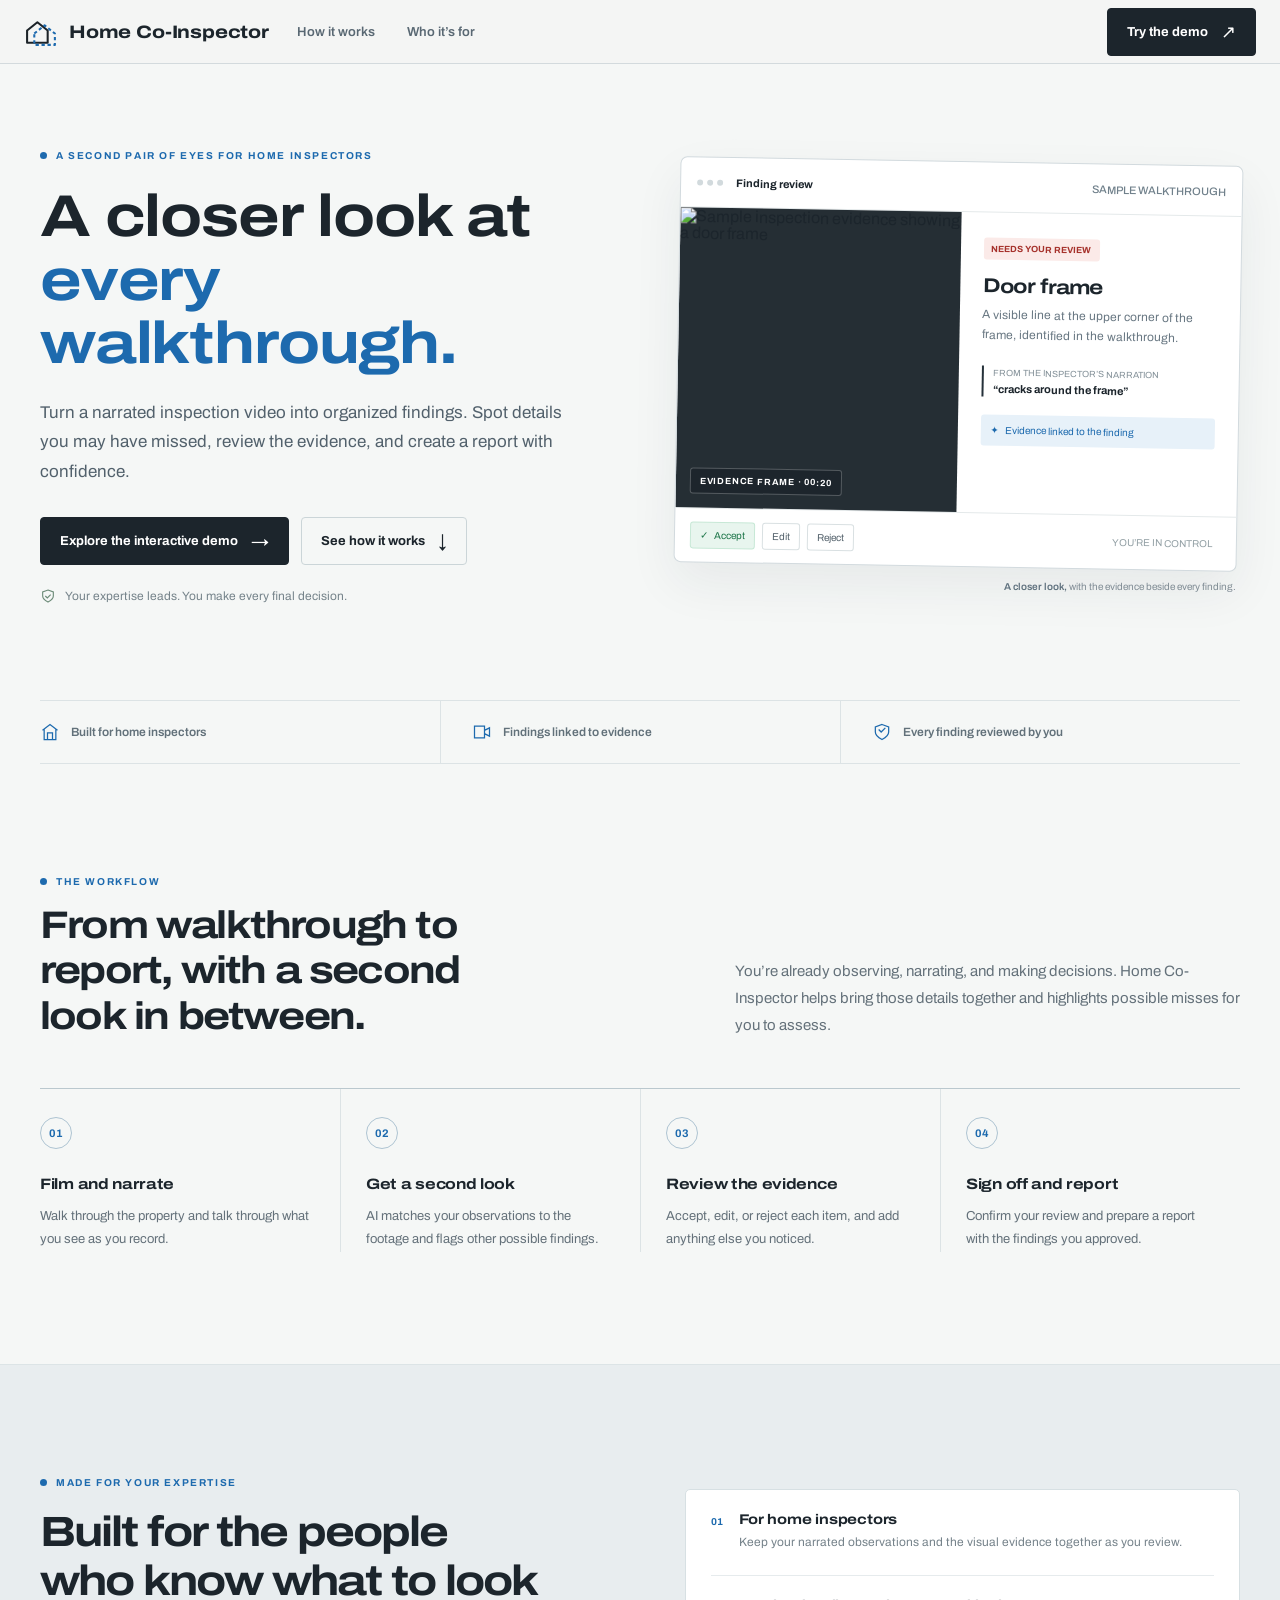
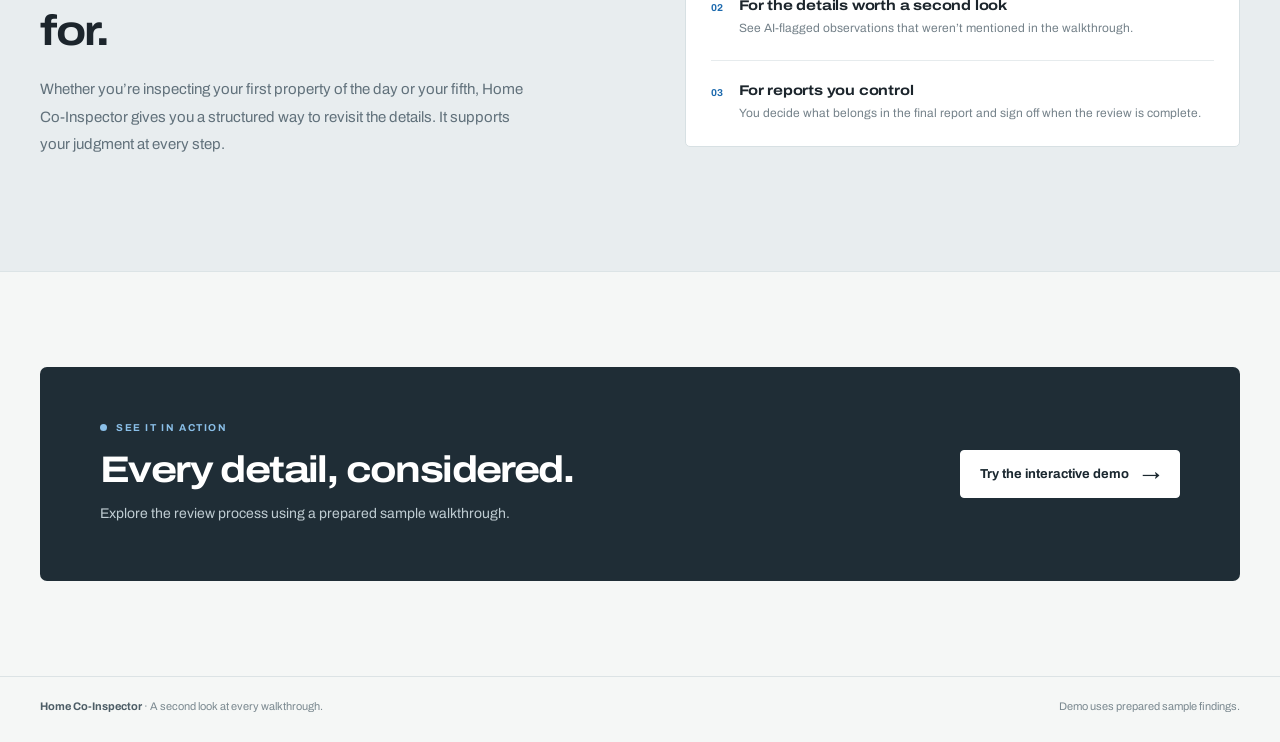
==== web/about.html @ 34fb1eb2 "Align landing page typography and navigation" ====
<!doctype html>
<html lang="en">
<head>
  <meta charset="utf-8">
  <meta name="viewport" content="width=device-width, initial-scale=1">
  <meta name="description" content="Home Co-Inspector helps home inspectors review narrated walkthroughs, spot possible missed findings, and prepare reports.">
  <title>Home Co-Inspector — A second look at every walkthrough</title>
  <link rel="preconnect" href="https://fonts.googleapis.com">
  <link rel="preconnect" href="https://fonts.gstatic.com" crossorigin>
  <link href="https://fonts.googleapis.com/css2?family=Archivo:wdth,wght@62..125,400..800&display=swap" rel="stylesheet">
  <style>
    :root{--ink:#1c252c;--muted:#64717a;--blue:#1d6aae;--paper:#f5f7f6;--line:#dce3e5;--white:#fff;--red:#c2302a;--ease:cubic-bezier(.23,1,.32,1);font-family:'Archivo',system-ui,sans-serif;color:var(--ink);background:var(--paper)}
    *{box-sizing:border-box}html{scroll-behavior:smooth}body{margin:0}a{color:inherit;text-decoration:none}button,a{-webkit-tap-highlight-color:transparent}a:focus-visible{outline:3px solid #78aede;outline-offset:4px}img{display:block;max-width:100%}.wrap{width:min(1320px,calc(100% - 80px));margin:auto}.skip{position:fixed;top:-70px;left:16px;padding:12px;background:white;z-index:20}.skip:focus{top:10px}
    .nav{height:82px;display:flex;align-items:center;gap:40px}.brand{display:flex;align-items:center;gap:10px;font-family:Archivo,sans-serif;font-size:17px;font-weight:800;letter-spacing:-.5px;white-space:nowrap}.brand svg{width:35px;height:31px;flex:none}.navlinks{display:flex;gap:32px;margin-left:auto;color:#596873;font-size:13px;font-weight:600}.navlinks a{transition:color 150ms ease}.navlinks a:hover{color:var(--ink)}.button{display:inline-flex;align-items:center;justify-content:center;gap:13px;min-height:48px;padding:12px 19px;border:1px solid var(--ink);background:var(--ink);color:white;border-radius:4px;font-size:13px;font-weight:700;transition:background-color 160ms ease,transform 140ms var(--ease)}.button:hover{background:#33444f}.button:active{transform:scale(.97)}.button.outline{background:transparent;color:var(--ink);border-color:#cbd5d8}.button.outline:hover{background:#e7ecec}.arrow{font-size:18px;font-weight:400;line-height:1}.preview{background:#e6f0f8;color:#245879;text-align:center;font-size:11px;line-height:1.5;padding:9px 20px}
    .hero{display:grid;grid-template-columns:1fr 1fr;gap:74px;align-items:center;padding:86px 0 96px}.eyebrow{display:flex;align-items:center;gap:9px;color:var(--blue);font-weight:700;letter-spacing:1.6px;text-transform:uppercase;font-size:10px}.eyebrow:before{content:'';width:7px;height:7px;border-radius:50%;background:var(--blue)}h1,h2,h3,p{margin:0}h1,h2,h3{font-family:Archivo,system-ui,sans-serif}h1{font-size:clamp(44px,4.6vw,68px);font-weight:800;letter-spacing:-3.6px;line-height:1.08;margin:24px 0 22px;max-width:690px}.accent{color:var(--blue)}.lead{font-size:17px;line-height:1.75;color:#52616c;max-width:530px}.actions{display:flex;gap:12px;margin-top:30px;align-items:center;flex-wrap:wrap}.hero-foot{display:flex;gap:9px;align-items:center;color:#75838a;font-size:12px;margin-top:23px}.hero-foot svg{width:16px;height:16px;stroke:#6c8b78;fill:none;stroke-width:1.7;flex:none}
    .sample{background:white;border:1px solid #d2dade;border-radius:7px;box-shadow:0 20px 50px #1c2b3611;overflow:hidden;transform:rotate(1deg)}.sample-head{height:50px;display:flex;align-items:center;gap:8px;padding:0 16px;border-bottom:1px solid #e4e9ea;font-size:11px;font-weight:700}.sample-head .mark{margin-left:auto;color:#70808b;font-weight:500}.dots{display:flex;gap:4px;margin-right:5px}.dots i{width:6px;height:6px;background:#d2dadd;border-radius:50%}.sample-body{display:grid;grid-template-columns:1fr 1fr;min-height:300px}.frame{background:#252e34;position:relative;overflow:hidden}.frame img{width:100%;height:100%;position:absolute;inset:0;object-fit:cover;object-position:center 38%}.frame-tag{position:absolute;bottom:14px;left:14px;color:white;background:#1c252cdb;border:1px solid #ffffff3d;border-radius:3px;font-size:9px;letter-spacing:.8px;font-weight:700;padding:7px 9px}.sample-info{padding:25px 23px}.sample-info .pill{display:inline-block;font-size:9px;font-weight:700;color:#a6322c;background:#fbeae8;padding:6px 8px;border-radius:3px}.sample-info h3{font-size:20px;letter-spacing:-.7px;margin:15px 0 8px}.sample-info>p{font-size:12px;line-height:1.7;color:#687782}.quote{border-left:2px solid #25313a;margin-top:20px;padding:2px 0 2px 10px}.quote small{display:block;font-size:9px;color:#839098}.quote b{display:block;font-size:11px;margin-top:5px}.sample-check{font-size:10px;color:#1d6aae;background:#e7f1f9;padding:10px;margin-top:18px;border-radius:3px}.sample-actions{padding:13px 15px;border-top:1px solid #e4e9ea;display:flex;gap:7px;align-items:center}.sample-actions span{font-size:10px;border:1px solid #d9e0e2;border-radius:3px;padding:7px 9px;color:#53616b}.sample-actions .accept{background:#e8f5ee;color:#1b7447;border-color:#c7e8d6}.sample-actions .spacer{margin-left:auto;border:0;color:#93a0a5}.sample-caption{margin:14px 4px 0;text-align:right;color:#849098;font-size:10px}.sample-caption b{font-weight:600;color:#627481}
    .trust{border-top:1px solid var(--line);border-bottom:1px solid var(--line);display:grid;grid-template-columns:repeat(3,1fr)}.trust>div{padding:21px 0;display:flex;align-items:center;gap:11px;color:#62717a;font-size:12px;font-weight:600}.trust>div+div{border-left:1px solid var(--line);padding-left:31px}.trust svg{width:20px;height:20px;fill:none;stroke:var(--blue);stroke-width:1.5;flex:none}
    .section{padding:112px 0}.section-intro{display:grid;grid-template-columns:.8fr 1.2fr;gap:40px;margin-bottom:49px;align-items:end}.section-intro h2{font-size:clamp(31px,3vw,44px);line-height:1.18;letter-spacing:-1.8px;margin-top:16px;max-width:430px}.section-intro p{font-size:15px;line-height:1.8;color:var(--muted);max-width:505px;justify-self:end}.steps{display:grid;grid-template-columns:repeat(4,1fr);border-top:1px solid #bac8ce}.step{padding:28px 24px 0 0}.step:not(:first-child){padding-left:25px;border-left:1px solid var(--line)}.step-number{display:flex;align-items:center;justify-content:center;height:32px;width:32px;border:1px solid #aec4d2;color:var(--blue);border-radius:50%;font-size:11px;font-weight:700;margin-bottom:25px}.step h3{font-size:15px;line-height:1.4;letter-spacing:-.3px;margin-bottom:10px}.step p{font-size:13px;line-height:1.8;color:var(--muted)}
    .inspector{background:#e8edef;border-top:1px solid #dce4e6;border-bottom:1px solid #dce4e6}.inspector-grid{display:grid;grid-template-columns:1fr 1fr;gap:90px;align-items:center}.inspector h2{font-size:clamp(32px,3.3vw,46px);line-height:1.17;letter-spacing:-2px;margin:20px 0;max-width:500px}.inspector .body{font-size:15px;line-height:1.85;color:#61717b;max-width:490px}.principles{background:#fff;border:1px solid #d7e0e3;border-radius:5px;padding:0 25px}.principle{padding:22px 0;display:flex;gap:16px;align-items:flex-start}.principle+.principle{border-top:1px solid #e6ebed}.principle .num{font-size:10px;color:#1d6aae;font-weight:700;margin-top:4px}.principle h3{font-size:14px;letter-spacing:-.2px;margin-bottom:6px}.principle p{font-size:12px;color:#75828a;line-height:1.65}
    .last{padding:95px 0}.last-inner{background:#1f2d36;color:white;border-radius:7px;padding:55px 60px;display:flex;align-items:center;justify-content:space-between;gap:30px}.last .eyebrow{color:#8abfe8}.last .eyebrow:before{background:#8abfe8}.last h2{font-size:37px;letter-spacing:-1.6px;margin-top:17px}.last p{color:#bfccd2;font-size:14px;margin-top:12px;line-height:1.7}.last .button{background:#fff;color:#1b2830;border-color:#fff;white-space:nowrap}.last .button:hover{background:#e7eef0}.footer{border-top:1px solid var(--line);padding:23px 0 30px;color:#7b8990;font-size:11px}.footer .wrap{display:flex;justify-content:space-between;gap:15px}.footer strong{color:#4d5d66;font-weight:700}
    @media(max-width:980px){.wrap{width:min(100% - 48px,1320px)}.hero{gap:35px;padding:65px 0 75px}h1{letter-spacing:-2.5px}.sample-body{min-height:270px}.sample-info{padding:20px 16px}.section{padding:80px 0}.inspector-grid{gap:45px}.nav{gap:20px}.navlinks{gap:18px}}
    @media(max-width:700px){.wrap{width:calc(100% - 36px)}.nav{height:68px}.brand{font-size:15px}.navlinks{display:none}.nav .button{margin-left:auto;font-size:11px;min-height:39px;padding:9px 12px}.hero{grid-template-columns:1fr;gap:44px;padding:55px 0 58px}h1{font-size:43px;letter-spacing:-2.2px;margin:19px 0 16px}.lead{font-size:15px}.actions{margin-top:24px}.hero-foot{font-size:11px}.sample{transform:none}.sample-body{min-height:260px}.sample-info h3{font-size:18px}.sample-caption{font-size:9px}.trust{grid-template-columns:1fr;gap:0;padding:5px 0}.trust>div,.trust>div+div{border:0;padding:11px 0;font-size:11px}.section{padding:67px 0}.section-intro,.inspector-grid{grid-template-columns:1fr;gap:19px}.section-intro{margin-bottom:32px}.section-intro h2{font-size:33px;letter-spacing:-1.3px}.section-intro p{font-size:13px;justify-self:start}.steps{grid-template-columns:1fr 1fr}.step,.step:not(:first-child){padding:22px 15px 25px 0;border-left:0;border-bottom:1px solid var(--line)}.step:nth-child(even){padding-left:18px;border-left:1px solid var(--line)}.step-number{margin-bottom:15px}.step h3{font-size:14px}.step p{font-size:12px}.inspector h2{font-size:34px;letter-spacing:-1.3px}.inspector .body{font-size:14px}.principles{margin-top:12px;padding:0 18px}.last{padding:60px 0}.last-inner{padding:33px 25px;flex-direction:column;align-items:flex-start}.last h2{font-size:30px;letter-spacing:-1.2px}.last .button{width:100%}.footer .wrap{flex-direction:column}.sample-actions .spacer{display:none}}
    @media(max-width:380px){.sample-info{padding:16px 12px}.sample-info h3{font-size:16px}.sample-info>p{font-size:11px}.sample-check{font-size:9px}.sample-actions span{font-size:9px;padding:6px}.hero .button{width:100%}}
    :root{font-family:'Archivo',system-ui,-apple-system,'Segoe UI',sans-serif;font-synthesis:none;-webkit-font-smoothing:antialiased}
    h1,h2,h3{font-family:inherit;font-stretch:118%;letter-spacing:-.01em}
    h1{font-weight:700;letter-spacing:-.02em}
    .nav{position:sticky;top:0;z-index:20;width:100%;height:64px;padding:0 max(24px,calc((100vw - 1320px)/2));gap:28px;background:color-mix(in srgb,#f3f5f4 92%,transparent);backdrop-filter:blur(8px);border-bottom:1px solid #d3dadd}
    .brand{font-family:inherit;font-size:18px;font-weight:750;font-stretch:118%;letter-spacing:-.01em}
    .navlinks{margin-left:0}
    .nav .button{margin-left:auto}
    @media(max-width:720px){.nav{gap:8px;height:auto;min-height:60px;padding:8px 16px}.brand span{display:none}}
    @media(prefers-reduced-motion:reduce){html{scroll-behavior:auto}*,*:before,*:after{transition:none!important;animation:none!important}}
  </style>
</head>
<body>
  <a class="skip" href="#content">Skip to content</a>
  <header class="wrap nav">
    <a class="brand" href="#top" aria-label="Home Co-Inspector home"><svg viewBox="0 0 34 30" aria-hidden="true"><path d="M3 14 13 6l10 8v12H3z" fill="none" stroke="#1c2328" stroke-width="2" stroke-linejoin="round"/><path d="m10 17 10-8 10 8v11H10z" fill="none" stroke="#1d6aae" stroke-width="2" stroke-dasharray="3.2 2.6" stroke-linejoin="round"/></svg><span>Home Co-Inspector</span></a>
    <nav class="navlinks" aria-label="Page sections"><a href="#how">How it works</a><a href="#who">Who it’s for</a></nav>
    <a class="button" href="../demo/">Try the demo <span class="arrow" aria-hidden="true">↗</span></a>
  </header>
  <main id="content">
    <div class="wrap" id="top">
      <section class="hero" aria-labelledby="hero-title">
        <div><div class="eyebrow">A second pair of eyes for home inspectors</div><h1 id="hero-title">A closer look at <span class="accent">every walkthrough.</span></h1><p class="lead">Turn a narrated inspection video into organized findings. Spot details you may have missed, review the evidence, and create a report with confidence.</p><div class="actions"><a class="button" href="../demo/">Explore the interactive demo <span class="arrow" aria-hidden="true">→</span></a><a class="button outline" href="#how">See how it works <span class="arrow" aria-hidden="true">↓</span></a></div><p class="hero-foot"><svg viewBox="0 0 24 24" aria-hidden="true"><path d="M12 3 20 6v6c0 5-8 9-8 9s-8-4-8-9V6z M8 12l3 3 5-5"/></svg>Your expertise leads. You make every final decision.</p></div>
        <div><div class="sample" aria-label="Illustration of a finding review"><div class="sample-head"><span class="dots" aria-hidden="true"><i></i><i></i><i></i></span>Finding review <span class="mark">SAMPLE WALKTHROUGH</span></div><div class="sample-body"><div class="frame"><img src="../demo/demo/evidence/spoken-1-f42.jpg" alt="Sample inspection evidence showing a door frame"><span class="frame-tag">EVIDENCE FRAME · 00:20</span></div><div class="sample-info"><span class="pill">NEEDS YOUR REVIEW</span><h3>Door frame</h3><p>A visible line at the upper corner of the frame, identified in the walkthrough.</p><div class="quote"><small>FROM THE INSPECTOR’S NARRATION</small><b>“cracks around the frame”</b></div><div class="sample-check">✦ &nbsp; Evidence linked to the finding</div></div></div><div class="sample-actions" aria-hidden="true"><span class="accept">✓ &nbsp; Accept</span><span>Edit</span><span>Reject</span><span class="spacer">YOU’RE IN CONTROL</span></div></div><p class="sample-caption"><b>A closer look,</b> with the evidence beside every finding.</p></div>
      </section>
      <div class="trust" aria-label="Key benefits"><div><svg viewBox="0 0 24 24" aria-hidden="true"><path d="m3 10 9-7 9 7M5 9v12h14V9M9 21v-8h6v8"/></svg> Built for home inspectors</div><div><svg viewBox="0 0 24 24" aria-hidden="true"><path d="M3 5h12v14H3z m12 5 6-3v10l-6-3"/></svg> Findings linked to evidence</div><div><svg viewBox="0 0 24 24" aria-hidden="true"><path d="M12 3 20 6v6c0 5-8 9-8 9s-8-4-8-9V6z m-4 6 3 3 5-5"/></svg> Every finding reviewed by you</div></div>
      <section class="section" id="how" aria-labelledby="how-title"><div class="section-intro"><div><span class="eyebrow">The workflow</span><h2 id="how-title">From walkthrough to report, with a second look in between.</h2></div><p>You’re already observing, narrating, and making decisions. Home Co-Inspector helps bring those details together and highlights possible misses for you to assess.</p></div><div class="steps"><article class="step"><span class="step-number">01</span><h3>Film and narrate</h3><p>Walk through the property and talk through what you see as you record.</p></article><article class="step"><span class="step-number">02</span><h3>Get a second look</h3><p>AI matches your observations to the footage and flags other possible findings.</p></article><article class="step"><span class="step-number">03</span><h3>Review the evidence</h3><p>Accept, edit, or reject each item, and add anything else you noticed.</p></article><article class="step"><span class="step-number">04</span><h3>Sign off and report</h3><p>Confirm your review and prepare a report with the findings you approved.</p></article></div></section>
    </div>
    <section class="inspector" id="who" aria-labelledby="who-title"><div class="wrap section inspector-grid"><div><span class="eyebrow">Made for your expertise</span><h2 id="who-title">Built for the people who know what to look for.</h2><p class="body">Whether you’re inspecting your first property of the day or your fifth, Home Co-Inspector gives you a structured way to revisit the details. It supports your judgment at every step.</p></div><div class="principles"><article class="principle"><span class="num">01</span><div><h3>For home inspectors</h3><p>Keep your narrated observations and the visual evidence together as you review.</p></div></article><article class="principle"><span class="num">02</span><div><h3>For the details worth a second look</h3><p>See AI-flagged observations that weren’t mentioned in the walkthrough.</p></div></article><article class="principle"><span class="num">03</span><div><h3>For reports you control</h3><p>You decide what belongs in the final report and sign off when the review is complete.</p></div></article></div></div></section>
    <div class="wrap last"><div class="last-inner"><div><span class="eyebrow">See it in action</span><h2>Every detail, considered.</h2><p>Explore the review process using a prepared sample walkthrough.</p></div><a class="button" href="../demo/">Try the interactive demo <span class="arrow" aria-hidden="true">→</span></a></div></div>
  </main>
  <footer class="footer"><div class="wrap"><span><strong>Home Co-Inspector</strong> · A second look at every walkthrough.</span><span>Demo uses prepared sample findings.</span></div></footer>
</body>
</html>
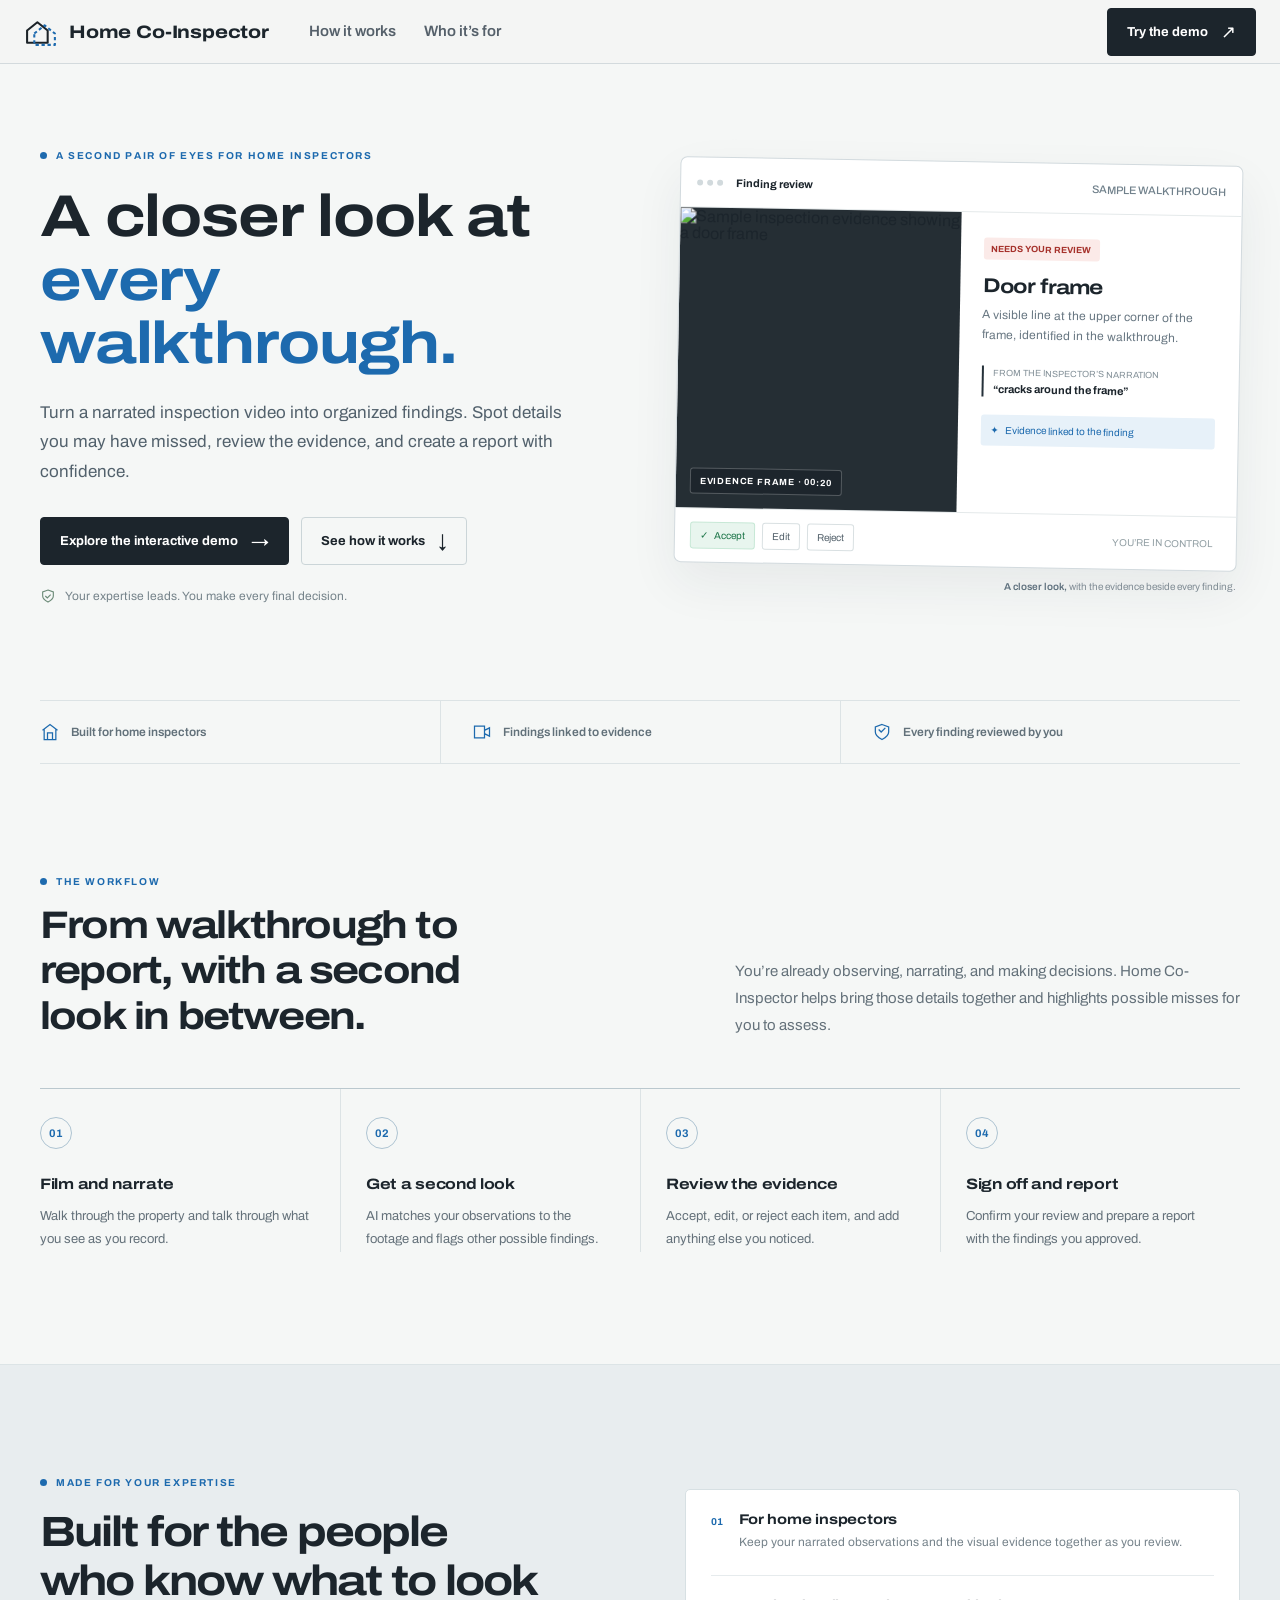
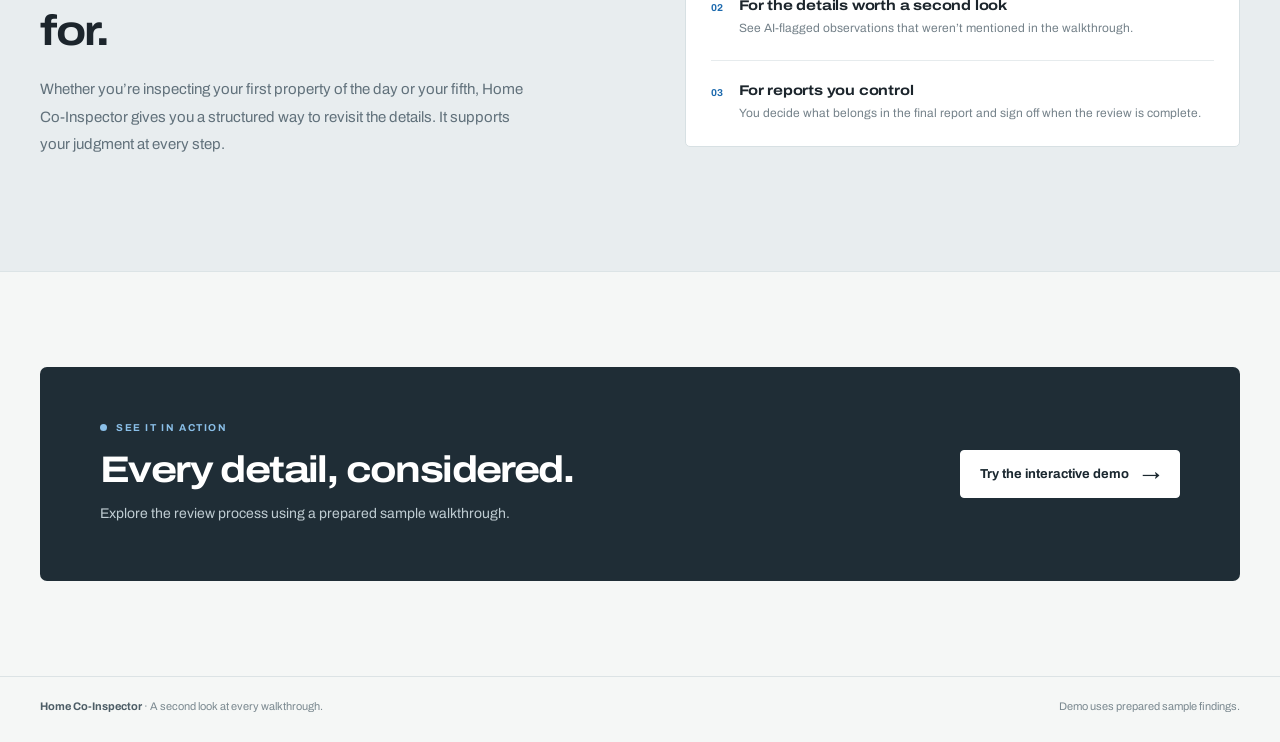
==== commit 5e97452d: "Match landing navigation to demo" ====
--- a/web/about.html
+++ b/web/about.html
@@ -26,7 +26,10 @@
     h1{font-weight:700;letter-spacing:-.02em}
     .nav{position:sticky;top:0;z-index:20;width:100%;height:64px;padding:0 max(24px,calc((100vw - 1320px)/2));gap:28px;background:color-mix(in srgb,#f3f5f4 92%,transparent);backdrop-filter:blur(8px);border-bottom:1px solid #d3dadd}
     .brand{font-family:inherit;font-size:18px;font-weight:750;font-stretch:118%;letter-spacing:-.01em}
-    .navlinks{margin-left:0}
+    .navlinks{gap:4px;margin-left:0;color:#55606a;font-size:15px;line-height:1.5}
+    .navlinks a{display:inline-flex;align-items:center;min-height:40px;padding:8px 12px;border-radius:6px;transition:background-color 150ms ease,color 150ms ease,transform 120ms var(--ease)}
+    .navlinks a:hover{background:#e6ebed;color:#1c2328}
+    .navlinks a:active{transform:scale(.97)}
     .nav .button{margin-left:auto}
     @media(max-width:720px){.nav{gap:8px;height:auto;min-height:60px;padding:8px 16px}.brand span{display:none}}
     @media(prefers-reduced-motion:reduce){html{scroll-behavior:auto}*,*:before,*:after{transition:none!important;animation:none!important}}
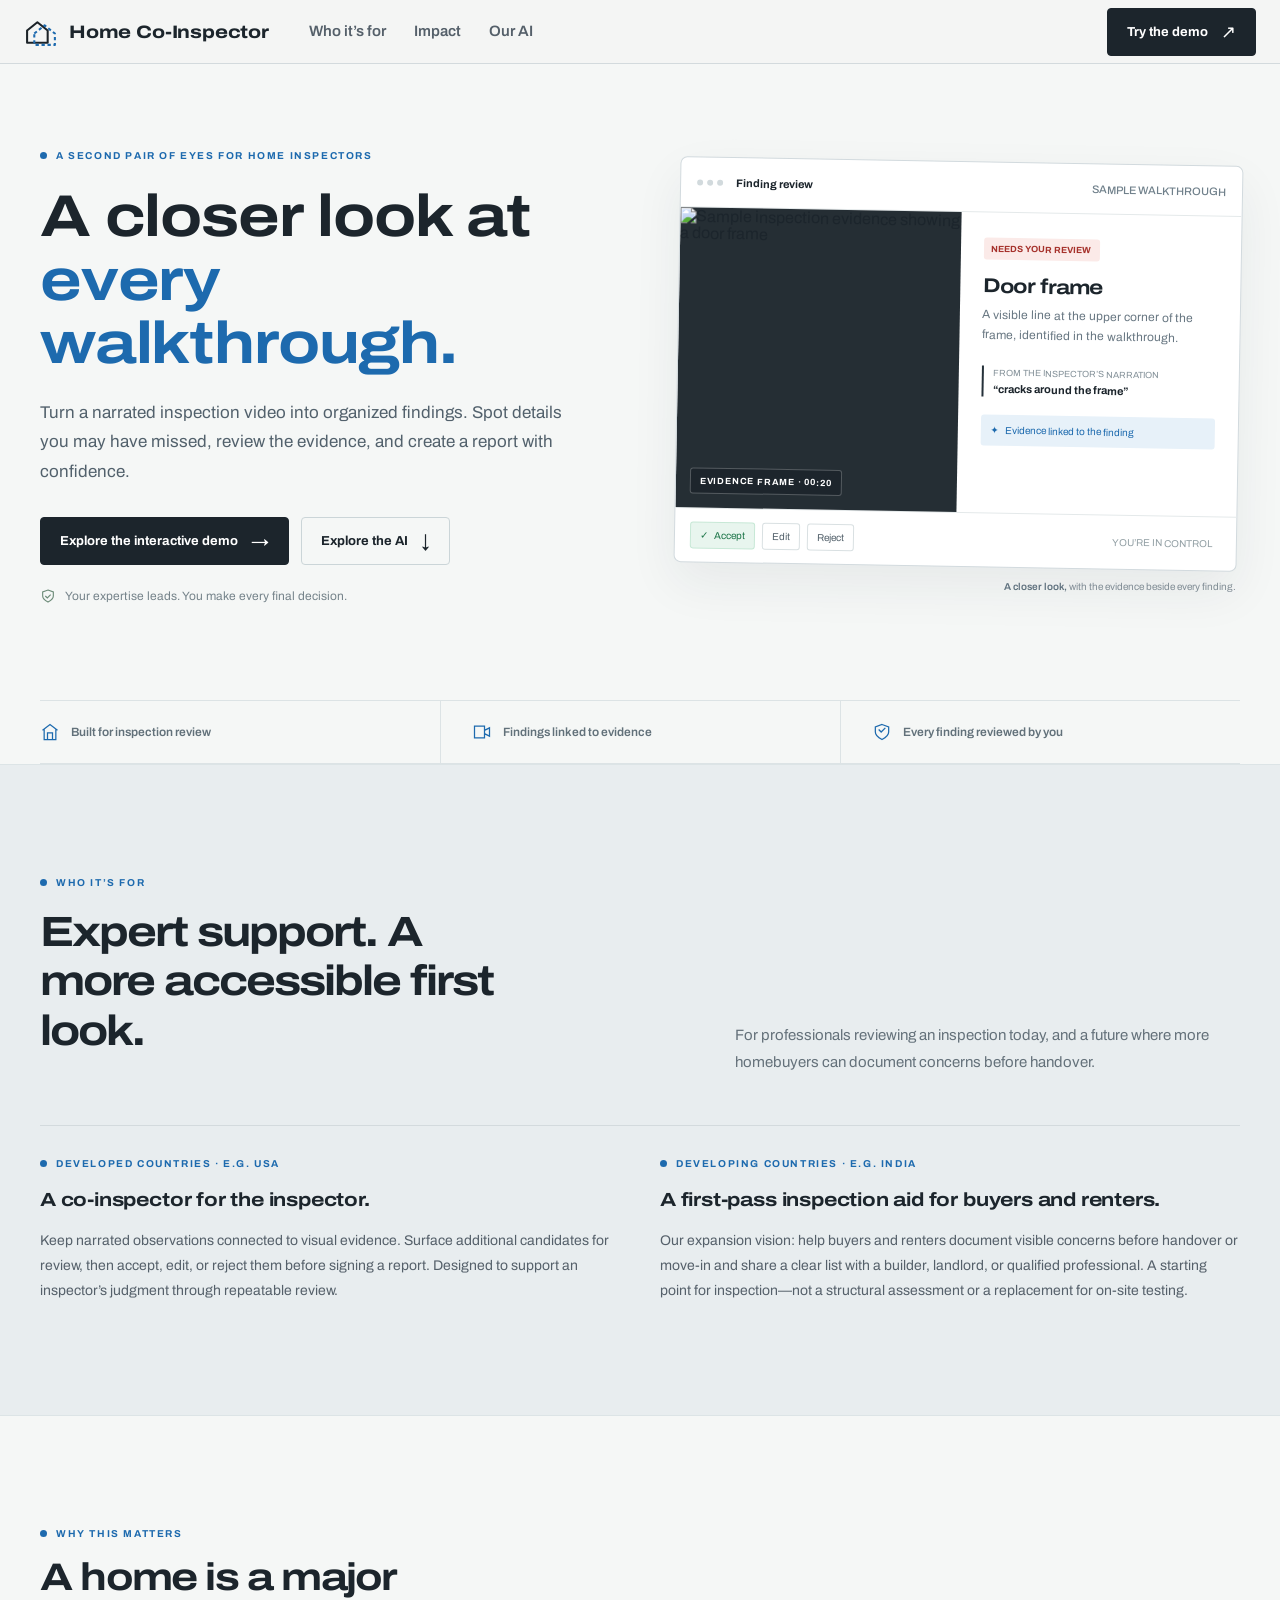
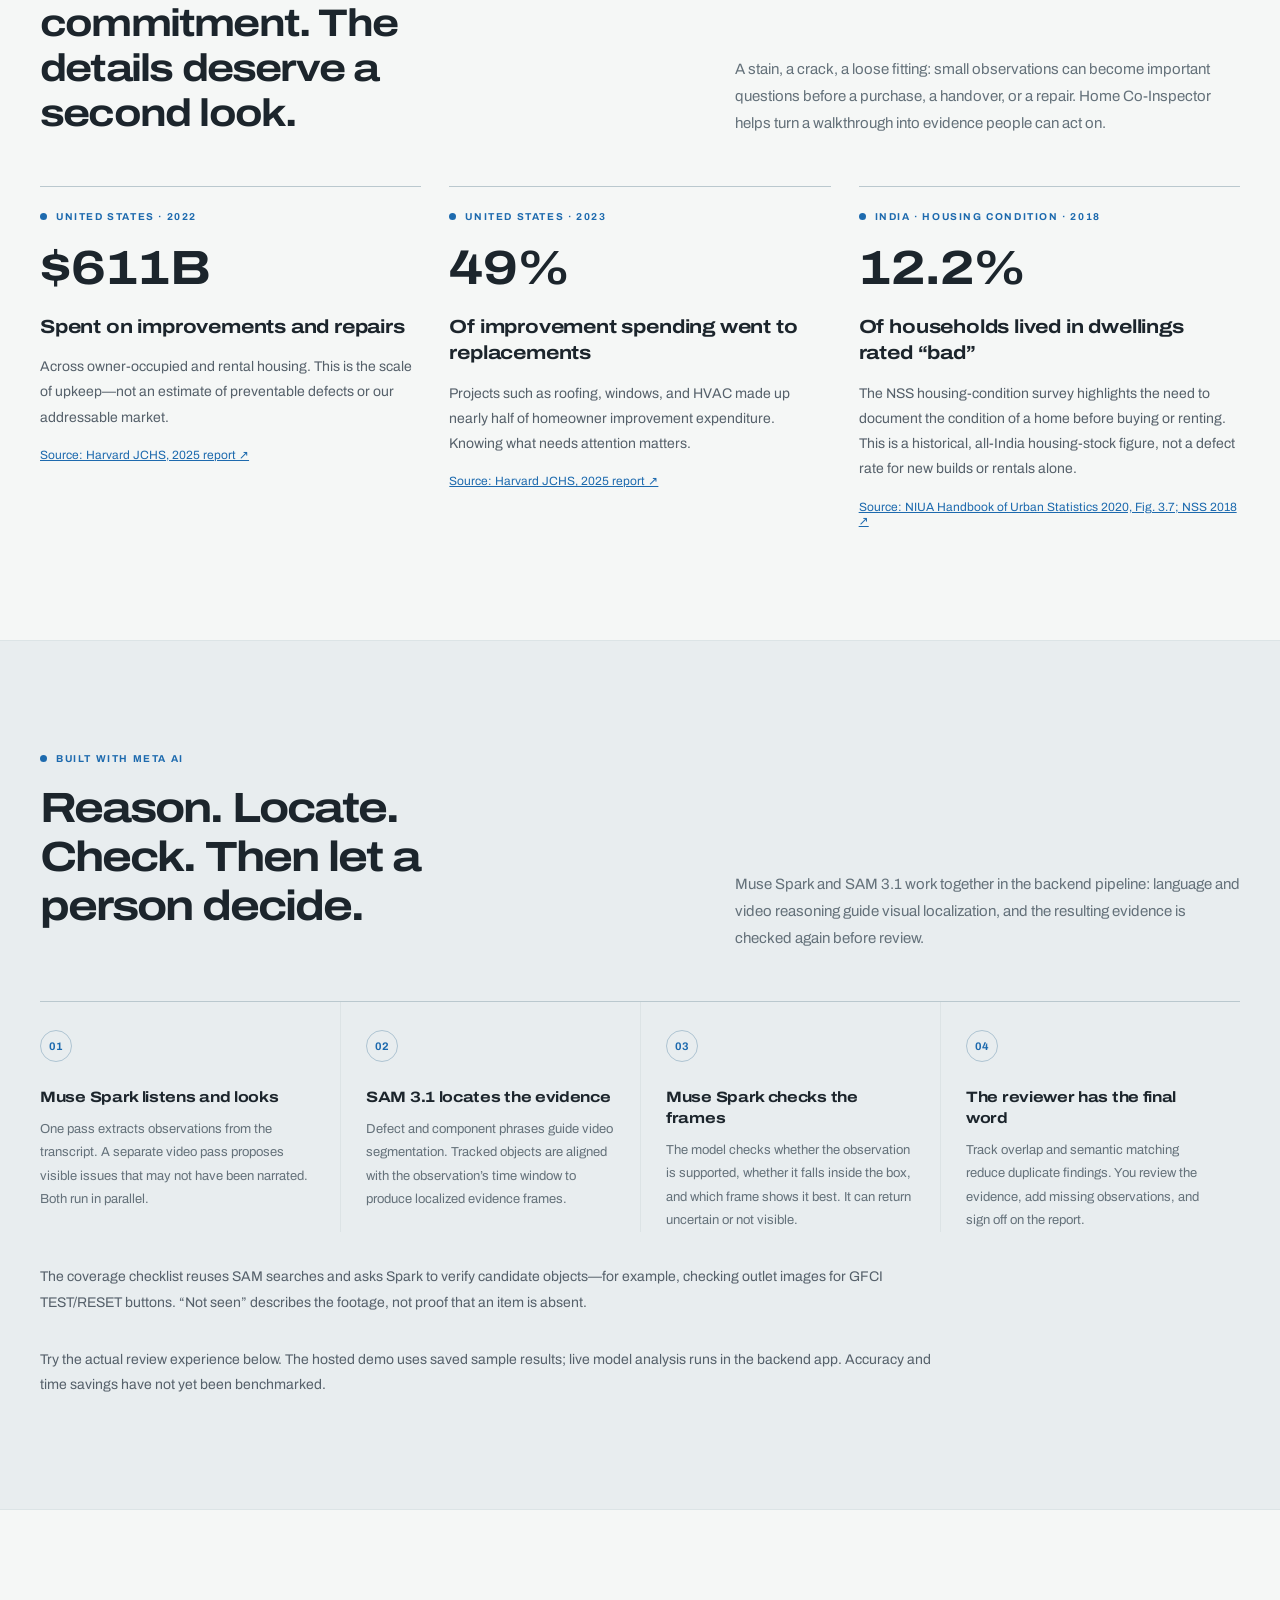
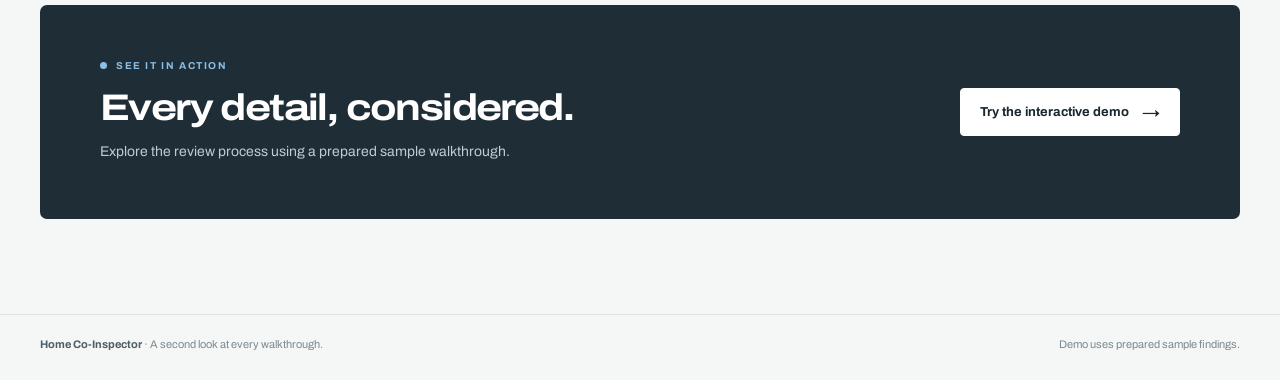
==== commit f062faa4: "Strengthen landing page impact and Meta AI story" ====
--- a/web/about.html
+++ b/web/about.html
@@ -32,6 +32,8 @@
     .navlinks a:active{transform:scale(.97)}
     .nav .button{margin-left:auto}
     @media(max-width:720px){.nav{gap:8px;height:auto;min-height:60px;padding:8px 16px}.brand span{display:none}}
+    .impact-stats{display:grid;grid-template-columns:repeat(3,1fr);gap:28px}.impact-stats article{border-top:1px solid #bac8ce;padding-top:24px}.impact-stats strong{display:block;font-size:48px;font-weight:700;font-stretch:118%;margin:20px 0}.impact-stats h3,.market-grid h3{font-size:19px;line-height:1.4}.impact-stats p,.market-grid p,.pipeline-note{font-size:14px;line-height:1.8;color:#55606a;margin-top:14px}.impact-stats a{display:inline-block;font-size:12px;color:#1d6aae;text-decoration:underline;margin-top:18px}.market-grid{display:grid;grid-template-columns:1fr 1fr;gap:40px;margin-top:64px;padding-top:32px;border-top:1px solid #d3dadd}.market-grid h3{margin-top:18px}.pipeline-note{max-width:900px;margin-top:32px}@media(max-width:700px){.impact-stats,.market-grid{grid-template-columns:1fr}.impact-stats{gap:36px}}
+    #who .market-grid{margin-top:0}section[id]{scroll-margin-top:80px}
     @media(prefers-reduced-motion:reduce){html{scroll-behavior:auto}*,*:before,*:after{transition:none!important;animation:none!important}}
   </style>
 </head>
@@ -39,19 +41,43 @@
   <a class="skip" href="#content">Skip to content</a>
   <header class="wrap nav">
     <a class="brand" href="#top" aria-label="Home Co-Inspector home"><svg viewBox="0 0 34 30" aria-hidden="true"><path d="M3 14 13 6l10 8v12H3z" fill="none" stroke="#1c2328" stroke-width="2" stroke-linejoin="round"/><path d="m10 17 10-8 10 8v11H10z" fill="none" stroke="#1d6aae" stroke-width="2" stroke-dasharray="3.2 2.6" stroke-linejoin="round"/></svg><span>Home Co-Inspector</span></a>
-    <nav class="navlinks" aria-label="Page sections"><a href="#how">How it works</a><a href="#who">Who it’s for</a></nav>
+    <nav class="navlinks" aria-label="Page sections"><a href="#who">Who it’s for</a><a href="#impact">Impact</a><a href="#meta">Our AI</a></nav>
     <a class="button" href="../demo/">Try the demo <span class="arrow" aria-hidden="true">↗</span></a>
   </header>
   <main id="content">
     <div class="wrap" id="top">
       <section class="hero" aria-labelledby="hero-title">
-        <div><div class="eyebrow">A second pair of eyes for home inspectors</div><h1 id="hero-title">A closer look at <span class="accent">every walkthrough.</span></h1><p class="lead">Turn a narrated inspection video into organized findings. Spot details you may have missed, review the evidence, and create a report with confidence.</p><div class="actions"><a class="button" href="../demo/">Explore the interactive demo <span class="arrow" aria-hidden="true">→</span></a><a class="button outline" href="#how">See how it works <span class="arrow" aria-hidden="true">↓</span></a></div><p class="hero-foot"><svg viewBox="0 0 24 24" aria-hidden="true"><path d="M12 3 20 6v6c0 5-8 9-8 9s-8-4-8-9V6z M8 12l3 3 5-5"/></svg>Your expertise leads. You make every final decision.</p></div>
+        <div><div class="eyebrow">A second pair of eyes for home inspectors</div><h1 id="hero-title">A closer look at <span class="accent">every walkthrough.</span></h1><p class="lead">Turn a narrated inspection video into organized findings. Spot details you may have missed, review the evidence, and create a report with confidence.</p><div class="actions"><a class="button" href="../demo/">Explore the interactive demo <span class="arrow" aria-hidden="true">→</span></a><a class="button outline" href="#meta">Explore the AI <span class="arrow" aria-hidden="true">↓</span></a></div><p class="hero-foot"><svg viewBox="0 0 24 24" aria-hidden="true"><path d="M12 3 20 6v6c0 5-8 9-8 9s-8-4-8-9V6z M8 12l3 3 5-5"/></svg>Your expertise leads. You make every final decision.</p></div>
         <div><div class="sample" aria-label="Illustration of a finding review"><div class="sample-head"><span class="dots" aria-hidden="true"><i></i><i></i><i></i></span>Finding review <span class="mark">SAMPLE WALKTHROUGH</span></div><div class="sample-body"><div class="frame"><img src="../demo/demo/evidence/spoken-1-f42.jpg" alt="Sample inspection evidence showing a door frame"><span class="frame-tag">EVIDENCE FRAME · 00:20</span></div><div class="sample-info"><span class="pill">NEEDS YOUR REVIEW</span><h3>Door frame</h3><p>A visible line at the upper corner of the frame, identified in the walkthrough.</p><div class="quote"><small>FROM THE INSPECTOR’S NARRATION</small><b>“cracks around the frame”</b></div><div class="sample-check">✦ &nbsp; Evidence linked to the finding</div></div></div><div class="sample-actions" aria-hidden="true"><span class="accept">✓ &nbsp; Accept</span><span>Edit</span><span>Reject</span><span class="spacer">YOU’RE IN CONTROL</span></div></div><p class="sample-caption"><b>A closer look,</b> with the evidence beside every finding.</p></div>
       </section>
-      <div class="trust" aria-label="Key benefits"><div><svg viewBox="0 0 24 24" aria-hidden="true"><path d="m3 10 9-7 9 7M5 9v12h14V9M9 21v-8h6v8"/></svg> Built for home inspectors</div><div><svg viewBox="0 0 24 24" aria-hidden="true"><path d="M3 5h12v14H3z m12 5 6-3v10l-6-3"/></svg> Findings linked to evidence</div><div><svg viewBox="0 0 24 24" aria-hidden="true"><path d="M12 3 20 6v6c0 5-8 9-8 9s-8-4-8-9V6z m-4 6 3 3 5-5"/></svg> Every finding reviewed by you</div></div>
-      <section class="section" id="how" aria-labelledby="how-title"><div class="section-intro"><div><span class="eyebrow">The workflow</span><h2 id="how-title">From walkthrough to report, with a second look in between.</h2></div><p>You’re already observing, narrating, and making decisions. Home Co-Inspector helps bring those details together and highlights possible misses for you to assess.</p></div><div class="steps"><article class="step"><span class="step-number">01</span><h3>Film and narrate</h3><p>Walk through the property and talk through what you see as you record.</p></article><article class="step"><span class="step-number">02</span><h3>Get a second look</h3><p>AI matches your observations to the footage and flags other possible findings.</p></article><article class="step"><span class="step-number">03</span><h3>Review the evidence</h3><p>Accept, edit, or reject each item, and add anything else you noticed.</p></article><article class="step"><span class="step-number">04</span><h3>Sign off and report</h3><p>Confirm your review and prepare a report with the findings you approved.</p></article></div></section>
+      <div class="trust" aria-label="Key benefits"><div><svg viewBox="0 0 24 24" aria-hidden="true"><path d="m3 10 9-7 9 7M5 9v12h14V9M9 21v-8h6v8"/></svg> Built for inspection review</div><div><svg viewBox="0 0 24 24" aria-hidden="true"><path d="M3 5h12v14H3z m12 5 6-3v10l-6-3"/></svg> Findings linked to evidence</div><div><svg viewBox="0 0 24 24" aria-hidden="true"><path d="M12 3 20 6v6c0 5-8 9-8 9s-8-4-8-9V6z m-4 6 3 3 5-5"/></svg> Every finding reviewed by you</div></div>
+
     </div>
-    <section class="inspector" id="who" aria-labelledby="who-title"><div class="wrap section inspector-grid"><div><span class="eyebrow">Made for your expertise</span><h2 id="who-title">Built for the people who know what to look for.</h2><p class="body">Whether you’re inspecting your first property of the day or your fifth, Home Co-Inspector gives you a structured way to revisit the details. It supports your judgment at every step.</p></div><div class="principles"><article class="principle"><span class="num">01</span><div><h3>For home inspectors</h3><p>Keep your narrated observations and the visual evidence together as you review.</p></div></article><article class="principle"><span class="num">02</span><div><h3>For the details worth a second look</h3><p>See AI-flagged observations that weren’t mentioned in the walkthrough.</p></div></article><article class="principle"><span class="num">03</span><div><h3>For reports you control</h3><p>You decide what belongs in the final report and sign off when the review is complete.</p></div></article></div></div></section>
+    <section class="inspector" id="who" aria-labelledby="who-title"><div class="wrap section"><div class="section-intro"><div><span class="eyebrow">Who it’s for</span><h2 id="who-title">Expert support. A more accessible first look.</h2></div><p>For professionals reviewing an inspection today, and a future where more homebuyers can document concerns before handover.</p></div>      <div class="market-grid">
+        <article><span class="eyebrow">Developed countries · e.g. USA</span><h3>A co-inspector for the inspector.</h3><p>Keep narrated observations connected to visual evidence. Surface additional candidates for review, then accept, edit, or reject them before signing a report. Designed to support an inspector’s judgment through repeatable review.</p></article>
+        <article><span class="eyebrow">Developing countries · e.g. India</span><h3>A first-pass inspection aid for buyers and renters.</h3><p>Our expansion vision: help buyers and renters document visible concerns before handover or move-in and share a clear list with a builder, landlord, or qualified professional. A starting point for inspection—not a structural assessment or a replacement for on-site testing.</p></article>
+      </div></div></section>
+
+    <section class="wrap section" id="impact" aria-labelledby="impact-title">
+      <div class="section-intro"><div><span class="eyebrow">Why this matters</span><h2 id="impact-title">A home is a major commitment. The details deserve a second look.</h2></div><p>A stain, a crack, a loose fitting: small observations can become important questions before a purchase, a handover, or a repair. Home Co-Inspector helps turn a walkthrough into evidence people can act on.</p></div>
+      <div class="impact-stats">
+        <article><span class="eyebrow">United States · 2022</span><strong>$611B</strong><h3>Spent on improvements and repairs</h3><p>Across owner-occupied and rental housing. This is the scale of upkeep—not an estimate of preventable defects or our addressable market.</p><a href="https://www.jchs.harvard.edu/press-releases/remodeling-soars-new-heights-industry-struggles-address-labor-shortages-and-urgent">Source: Harvard JCHS, 2025 report ↗</a></article>
+        <article><span class="eyebrow">United States · 2023</span><strong>49%</strong><h3>Of improvement spending went to replacements</h3><p>Projects such as roofing, windows, and HVAC made up nearly half of homeowner improvement expenditure. Knowing what needs attention matters.</p><a href="https://www.jchs.harvard.edu/press-releases/remodeling-soars-new-heights-industry-struggles-address-labor-shortages-and-urgent">Source: Harvard JCHS, 2025 report ↗</a></article>
+        <article><span class="eyebrow">India · Housing condition · 2018</span><strong>12.2%</strong><h3>Of households lived in dwellings rated “bad”</h3><p>The NSS housing-condition survey highlights the need to document the condition of a home before buying or renting. This is a historical, all-India housing-stock figure, not a defect rate for new builds or rentals alone.</p><a href="https://niua.in/intranet/sites/default/files/2156.pdf">Source: NIUA Handbook of Urban Statistics 2020, Fig. 3.7; NSS 2018 ↗</a></article>
+      </div>
+
+    </section>
+    <section class="inspector section" id="meta" aria-labelledby="meta-title"><div class="wrap">
+      <div class="section-intro"><div><span class="eyebrow">Built with Meta AI</span><h2 id="meta-title">Reason. Locate. Check. Then let a person decide.</h2></div><p>Muse Spark and SAM 3.1 work together in the backend pipeline: language and video reasoning guide visual localization, and the resulting evidence is checked again before review.</p></div>
+      <div class="steps">
+        <article class="step"><span class="step-number">01</span><h3>Muse Spark listens and looks</h3><p>One pass extracts observations from the transcript. A separate video pass proposes visible issues that may not have been narrated. Both run in parallel.</p></article>
+        <article class="step"><span class="step-number">02</span><h3>SAM 3.1 locates the evidence</h3><p>Defect and component phrases guide video segmentation. Tracked objects are aligned with the observation’s time window to produce localized evidence frames.</p></article>
+        <article class="step"><span class="step-number">03</span><h3>Muse Spark checks the frames</h3><p>The model checks whether the observation is supported, whether it falls inside the box, and which frame shows it best. It can return uncertain or not visible.</p></article>
+        <article class="step"><span class="step-number">04</span><h3>The reviewer has the final word</h3><p>Track overlap and semantic matching reduce duplicate findings. You review the evidence, add missing observations, and sign off on the report.</p></article>
+      </div>
+      <p class="pipeline-note">The coverage checklist reuses SAM searches and asks Spark to verify candidate objects—for example, checking outlet images for GFCI TEST/RESET buttons. “Not seen” describes the footage, not proof that an item is absent.</p>
+      <p class="pipeline-note">Try the actual review experience below. The hosted demo uses saved sample results; live model analysis runs in the backend app. Accuracy and time savings have not yet been benchmarked.</p>
+    </div></section>
     <div class="wrap last"><div class="last-inner"><div><span class="eyebrow">See it in action</span><h2>Every detail, considered.</h2><p>Explore the review process using a prepared sample walkthrough.</p></div><a class="button" href="../demo/">Try the interactive demo <span class="arrow" aria-hidden="true">→</span></a></div></div>
   </main>
   <footer class="footer"><div class="wrap"><span><strong>Home Co-Inspector</strong> · A second look at every walkthrough.</span><span>Demo uses prepared sample findings.</span></div></footer>
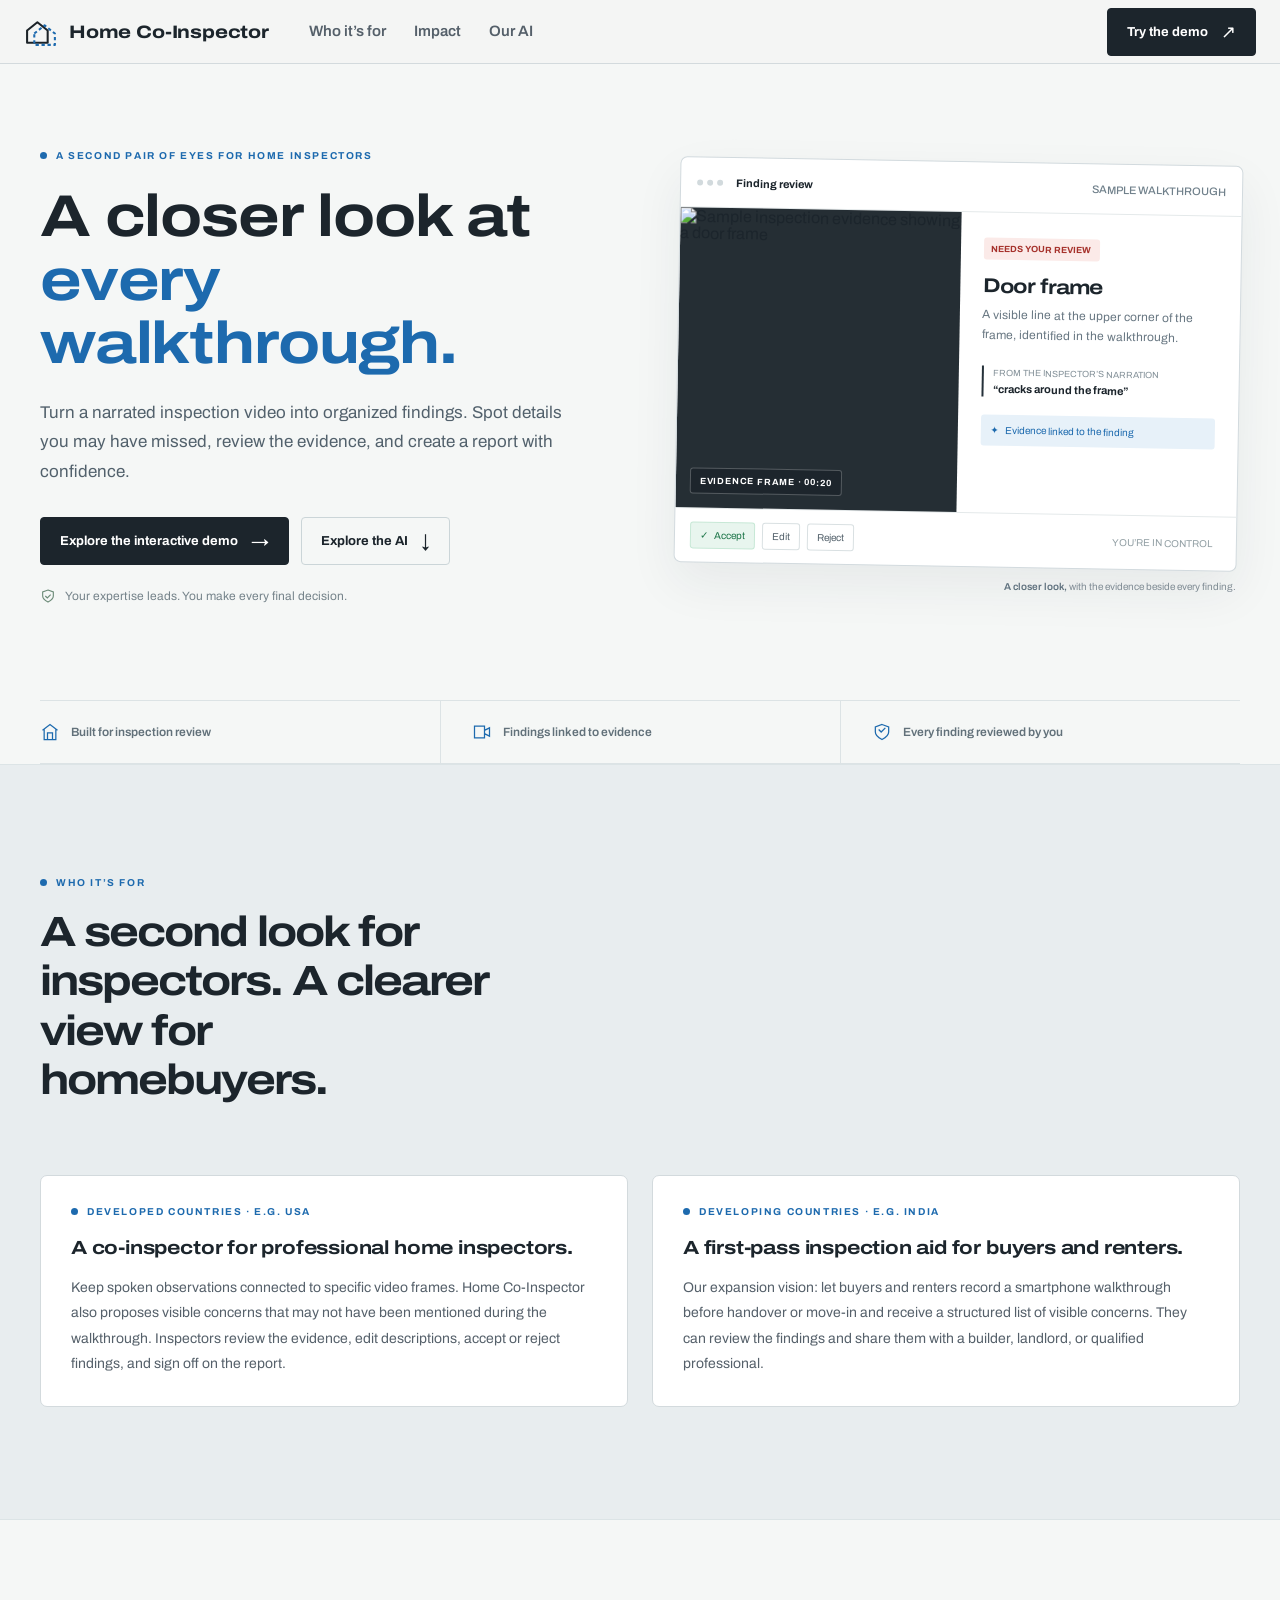
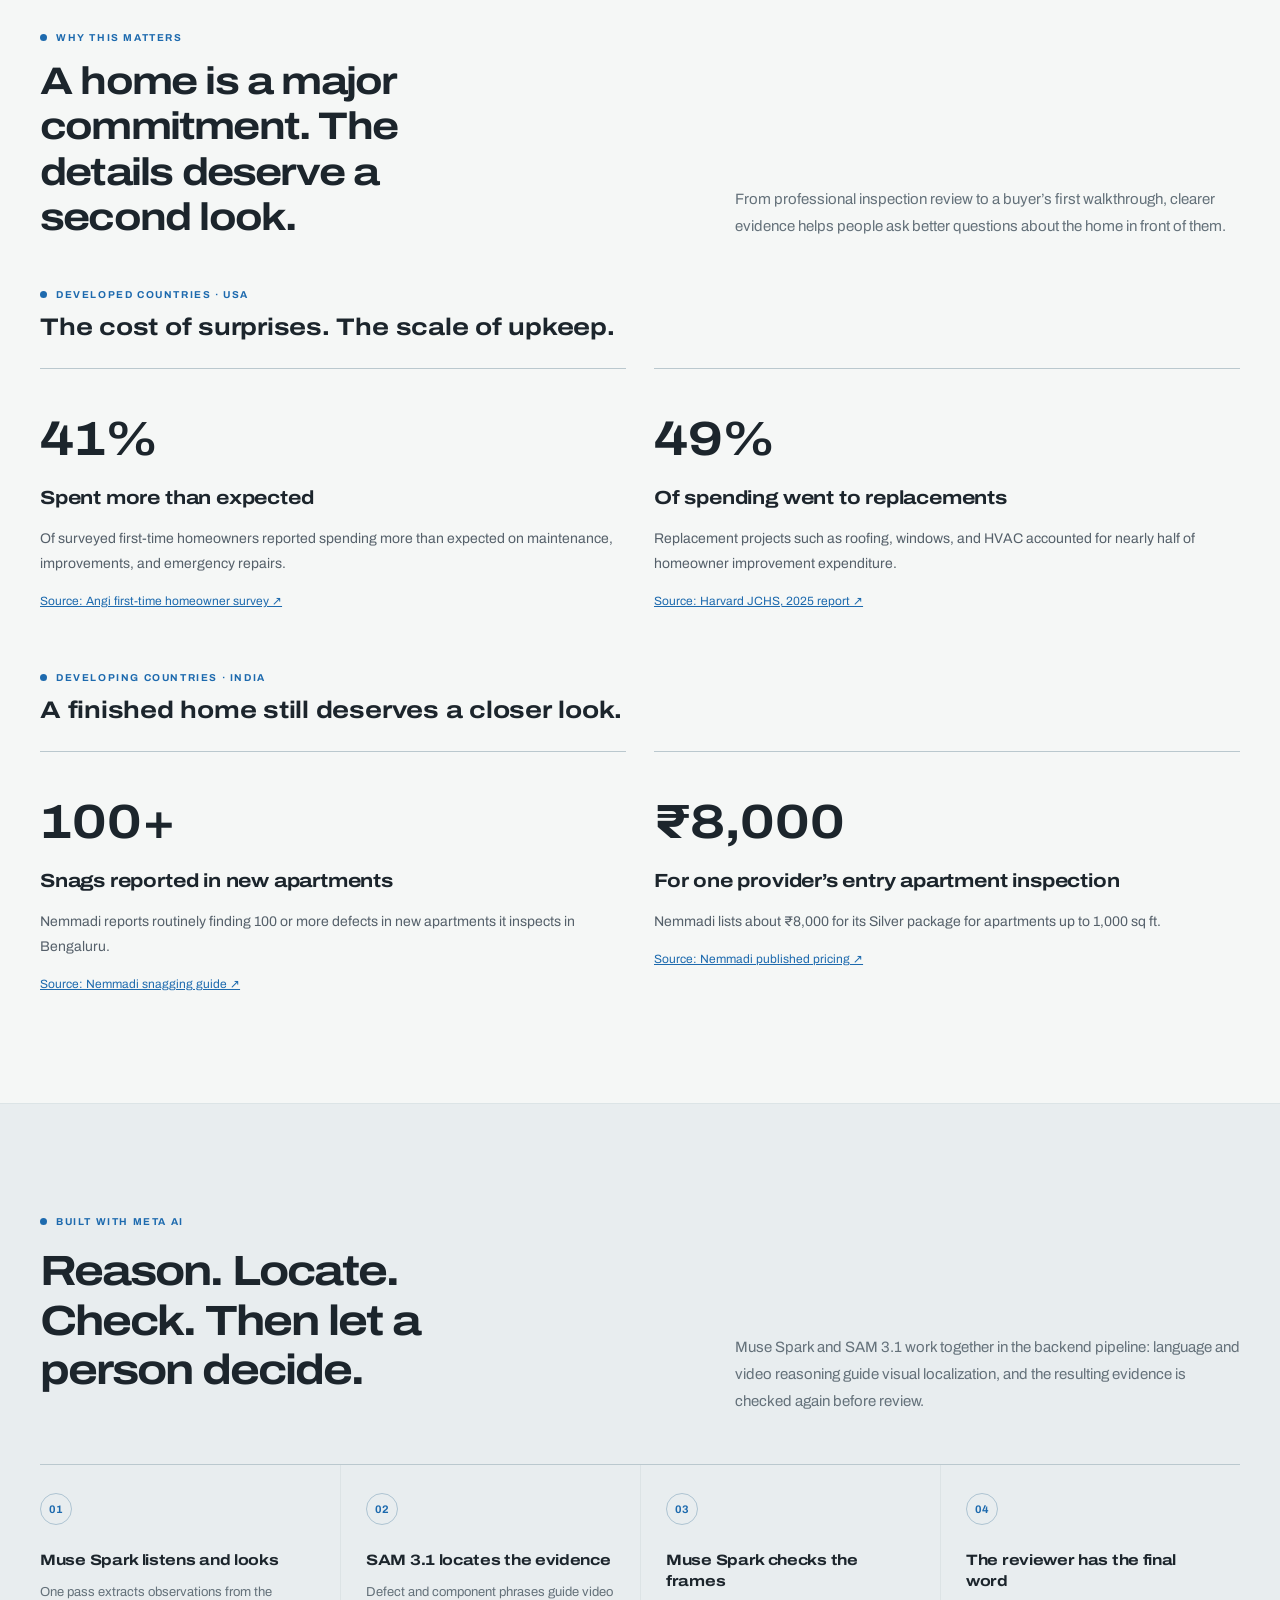
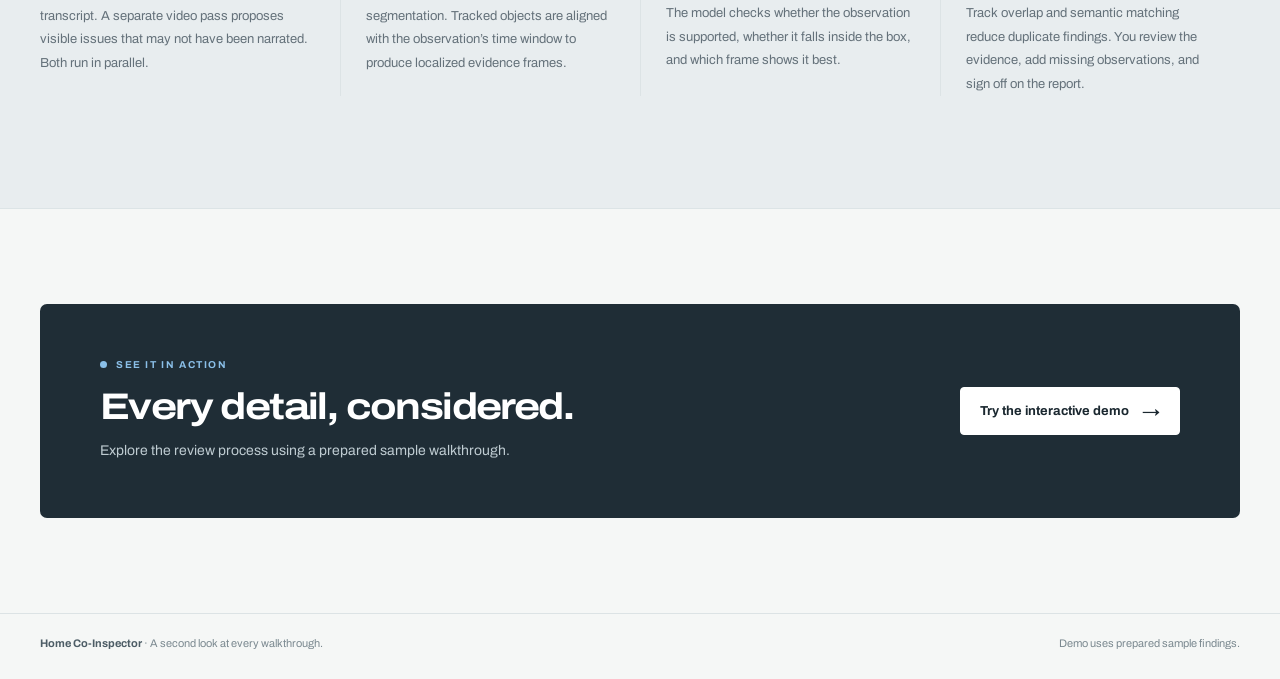
==== commit 07389419: "Refine landing page audiences and impact claims" ====
--- a/web/about.html
+++ b/web/about.html
@@ -34,6 +34,9 @@
     @media(max-width:720px){.nav{gap:8px;height:auto;min-height:60px;padding:8px 16px}.brand span{display:none}}
     .impact-stats{display:grid;grid-template-columns:repeat(3,1fr);gap:28px}.impact-stats article{border-top:1px solid #bac8ce;padding-top:24px}.impact-stats strong{display:block;font-size:48px;font-weight:700;font-stretch:118%;margin:20px 0}.impact-stats h3,.market-grid h3{font-size:19px;line-height:1.4}.impact-stats p,.market-grid p,.pipeline-note{font-size:14px;line-height:1.8;color:#55606a;margin-top:14px}.impact-stats a{display:inline-block;font-size:12px;color:#1d6aae;text-decoration:underline;margin-top:18px}.market-grid{display:grid;grid-template-columns:1fr 1fr;gap:40px;margin-top:64px;padding-top:32px;border-top:1px solid #d3dadd}.market-grid h3{margin-top:18px}.pipeline-note{max-width:900px;margin-top:32px}@media(max-width:700px){.impact-stats,.market-grid{grid-template-columns:1fr}.impact-stats{gap:36px}}
     #who .market-grid{margin-top:0}section[id]{scroll-margin-top:80px}
+    .market-card{background:white;border:1px solid #d3dadd;border-radius:7px;padding:30px;min-width:0}.market-impact{border-top:1px solid #d3dadd;margin-top:28px;padding-top:24px}.market-impact strong{display:block;font-size:52px;font-weight:700;font-stretch:118%;margin:16px 0}.market-impact a{display:inline-block;color:#1d6aae;font-size:12px;line-height:1.6;margin-top:18px;text-decoration:underline}.market-card .market-limit{font-size:12px;color:#64717a}.market-grid{gap:24px;border-top:0;padding-top:0}@media(max-width:700px){.market-card{padding:22px}}
+    .impact-group+.impact-group{margin-top:64px}.impact-group-title{font-size:24px;margin:14px 0 28px}.impact-group{scroll-margin-top:80px}
+    #impact .impact-stats{grid-template-columns:repeat(2,minmax(0,1fr))}@media(max-width:700px){#impact .impact-stats{grid-template-columns:1fr}}
     @media(prefers-reduced-motion:reduce){html{scroll-behavior:auto}*,*:before,*:after{transition:none!important;animation:none!important}}
   </style>
 </head>
@@ -53,30 +56,23 @@
       <div class="trust" aria-label="Key benefits"><div><svg viewBox="0 0 24 24" aria-hidden="true"><path d="m3 10 9-7 9 7M5 9v12h14V9M9 21v-8h6v8"/></svg> Built for inspection review</div><div><svg viewBox="0 0 24 24" aria-hidden="true"><path d="M3 5h12v14H3z m12 5 6-3v10l-6-3"/></svg> Findings linked to evidence</div><div><svg viewBox="0 0 24 24" aria-hidden="true"><path d="M12 3 20 6v6c0 5-8 9-8 9s-8-4-8-9V6z m-4 6 3 3 5-5"/></svg> Every finding reviewed by you</div></div>
 
     </div>
-    <section class="inspector" id="who" aria-labelledby="who-title"><div class="wrap section"><div class="section-intro"><div><span class="eyebrow">Who it’s for</span><h2 id="who-title">Expert support. A more accessible first look.</h2></div><p>For professionals reviewing an inspection today, and a future where more homebuyers can document concerns before handover.</p></div>      <div class="market-grid">
-        <article><span class="eyebrow">Developed countries · e.g. USA</span><h3>A co-inspector for the inspector.</h3><p>Keep narrated observations connected to visual evidence. Surface additional candidates for review, then accept, edit, or reject them before signing a report. Designed to support an inspector’s judgment through repeatable review.</p></article>
-        <article><span class="eyebrow">Developing countries · e.g. India</span><h3>A first-pass inspection aid for buyers and renters.</h3><p>Our expansion vision: help buyers and renters document visible concerns before handover or move-in and share a clear list with a builder, landlord, or qualified professional. A starting point for inspection—not a structural assessment or a replacement for on-site testing.</p></article>
+    <section class="inspector" id="who" aria-labelledby="who-title"><div class="wrap section">
+      <div class="section-intro"><div><span class="eyebrow">Who it’s for</span><h2 id="who-title">A second look for inspectors. A clearer view for homebuyers.</h2></div></div>
+      <div class="market-grid">
+        <article class="market-card"><span class="eyebrow">Developed countries · e.g. USA</span><h3>A co-inspector for professional home inspectors.</h3><p>Keep spoken observations connected to specific video frames. Home Co-Inspector also proposes visible concerns that may not have been mentioned during the walkthrough. Inspectors review the evidence, edit descriptions, accept or reject findings, and sign off on the report.</p></article>
+        <article class="market-card"><span class="eyebrow">Developing countries · e.g. India</span><h3>A first-pass inspection aid for buyers and renters.</h3><p>Our expansion vision: let buyers and renters record a smartphone walkthrough before handover or move-in and receive a structured list of visible concerns. They can review the findings and share them with a builder, landlord, or qualified professional.</p></article>
       </div></div></section>
-
     <section class="wrap section" id="impact" aria-labelledby="impact-title">
-      <div class="section-intro"><div><span class="eyebrow">Why this matters</span><h2 id="impact-title">A home is a major commitment. The details deserve a second look.</h2></div><p>A stain, a crack, a loose fitting: small observations can become important questions before a purchase, a handover, or a repair. Home Co-Inspector helps turn a walkthrough into evidence people can act on.</p></div>
-      <div class="impact-stats">
-        <article><span class="eyebrow">United States · 2022</span><strong>$611B</strong><h3>Spent on improvements and repairs</h3><p>Across owner-occupied and rental housing. This is the scale of upkeep—not an estimate of preventable defects or our addressable market.</p><a href="https://www.jchs.harvard.edu/press-releases/remodeling-soars-new-heights-industry-struggles-address-labor-shortages-and-urgent">Source: Harvard JCHS, 2025 report ↗</a></article>
-        <article><span class="eyebrow">United States · 2023</span><strong>49%</strong><h3>Of improvement spending went to replacements</h3><p>Projects such as roofing, windows, and HVAC made up nearly half of homeowner improvement expenditure. Knowing what needs attention matters.</p><a href="https://www.jchs.harvard.edu/press-releases/remodeling-soars-new-heights-industry-struggles-address-labor-shortages-and-urgent">Source: Harvard JCHS, 2025 report ↗</a></article>
-        <article><span class="eyebrow">India · Housing condition · 2018</span><strong>12.2%</strong><h3>Of households lived in dwellings rated “bad”</h3><p>The NSS housing-condition survey highlights the need to document the condition of a home before buying or renting. This is a historical, all-India housing-stock figure, not a defect rate for new builds or rentals alone.</p><a href="https://niua.in/intranet/sites/default/files/2156.pdf">Source: NIUA Handbook of Urban Statistics 2020, Fig. 3.7; NSS 2018 ↗</a></article>
-      </div>
-
-    </section>
+      <div class="section-intro"><div><span class="eyebrow">Why this matters</span><h2 id="impact-title">A home is a major commitment. The details deserve a second look.</h2></div><p>From professional inspection review to a buyer’s first walkthrough, clearer evidence helps people ask better questions about the home in front of them.</p></div>
+<div class="impact-group" id="impact-us"><span class="eyebrow">Developed countries · USA</span><h3 class="impact-group-title">The cost of surprises. The scale of upkeep.</h3><div class="impact-stats"><article><strong>41%</strong><h3>Spent more than expected</h3><p>Of surveyed first-time homeowners reported spending more than expected on maintenance, improvements, and emergency repairs.</p><a href="https://www.angi.com/articles/homeownership-satisfaction-increases-over-time-despite-unexpected-costs.htm" target="_blank" rel="noopener noreferrer">Source: Angi first-time homeowner survey ↗</a></article><article><strong>49%</strong><h3>Of spending went to replacements</h3><p>Replacement projects such as roofing, windows, and HVAC accounted for nearly half of homeowner improvement expenditure.</p><a href="https://www.jchs.harvard.edu/press-releases/remodeling-soars-new-heights-industry-struggles-address-labor-shortages-and-urgent" target="_blank" rel="noopener noreferrer">Source: Harvard JCHS, 2025 report ↗</a></article></div></div><div class="impact-group" id="impact-india"><span class="eyebrow">Developing countries · India</span><h3 class="impact-group-title">A finished home still deserves a closer look.</h3><div class="impact-stats"><article><strong>100+</strong><h3>Snags reported in new apartments</h3><p>Nemmadi reports routinely finding 100 or more defects in new apartments it inspects in Bengaluru.</p><a href="https://nemmadi.in/what-is-snagging-a-new-flat-snag-list-guide-for-indian-homebuyers/" target="_blank" rel="noopener noreferrer">Source: Nemmadi snagging guide ↗</a></article><article><strong>₹8,000</strong><h3>For one provider’s entry apartment inspection</h3><p>Nemmadi lists about ₹8,000 for its Silver package for apartments up to 1,000 sq ft.</p><a href="https://nemmadi.in/home-inspection-cost-your-complete-guide-to-making-an-informed-investment/" target="_blank" rel="noopener noreferrer">Source: Nemmadi published pricing ↗</a></article></div></div></section>
     <section class="inspector section" id="meta" aria-labelledby="meta-title"><div class="wrap">
       <div class="section-intro"><div><span class="eyebrow">Built with Meta AI</span><h2 id="meta-title">Reason. Locate. Check. Then let a person decide.</h2></div><p>Muse Spark and SAM 3.1 work together in the backend pipeline: language and video reasoning guide visual localization, and the resulting evidence is checked again before review.</p></div>
       <div class="steps">
         <article class="step"><span class="step-number">01</span><h3>Muse Spark listens and looks</h3><p>One pass extracts observations from the transcript. A separate video pass proposes visible issues that may not have been narrated. Both run in parallel.</p></article>
         <article class="step"><span class="step-number">02</span><h3>SAM 3.1 locates the evidence</h3><p>Defect and component phrases guide video segmentation. Tracked objects are aligned with the observation’s time window to produce localized evidence frames.</p></article>
-        <article class="step"><span class="step-number">03</span><h3>Muse Spark checks the frames</h3><p>The model checks whether the observation is supported, whether it falls inside the box, and which frame shows it best. It can return uncertain or not visible.</p></article>
+        <article class="step"><span class="step-number">03</span><h3>Muse Spark checks the frames</h3><p>The model checks whether the observation is supported, whether it falls inside the box, and which frame shows it best.</p></article>
         <article class="step"><span class="step-number">04</span><h3>The reviewer has the final word</h3><p>Track overlap and semantic matching reduce duplicate findings. You review the evidence, add missing observations, and sign off on the report.</p></article>
       </div>
-      <p class="pipeline-note">The coverage checklist reuses SAM searches and asks Spark to verify candidate objects—for example, checking outlet images for GFCI TEST/RESET buttons. “Not seen” describes the footage, not proof that an item is absent.</p>
-      <p class="pipeline-note">Try the actual review experience below. The hosted demo uses saved sample results; live model analysis runs in the backend app. Accuracy and time savings have not yet been benchmarked.</p>
     </div></section>
     <div class="wrap last"><div class="last-inner"><div><span class="eyebrow">See it in action</span><h2>Every detail, considered.</h2><p>Explore the review process using a prepared sample walkthrough.</p></div><a class="button" href="../demo/">Try the interactive demo <span class="arrow" aria-hidden="true">→</span></a></div></div>
   </main>
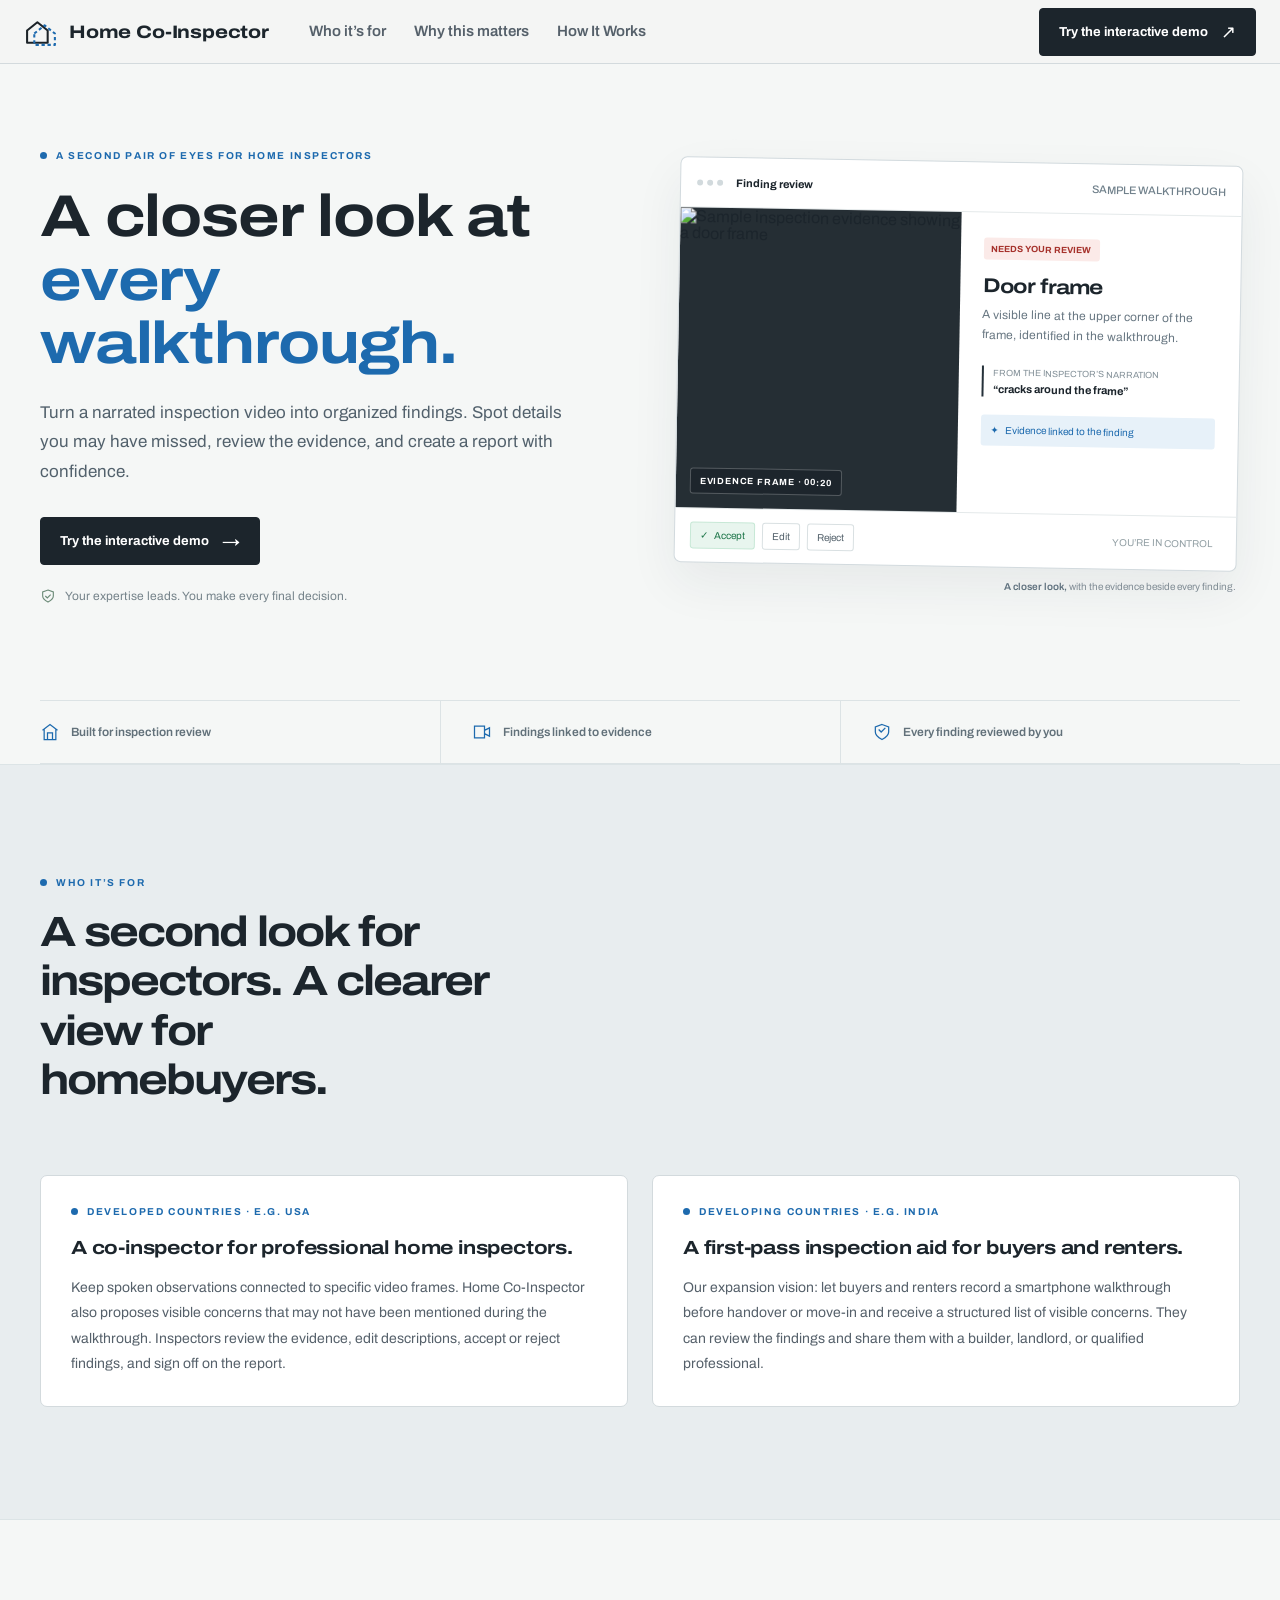
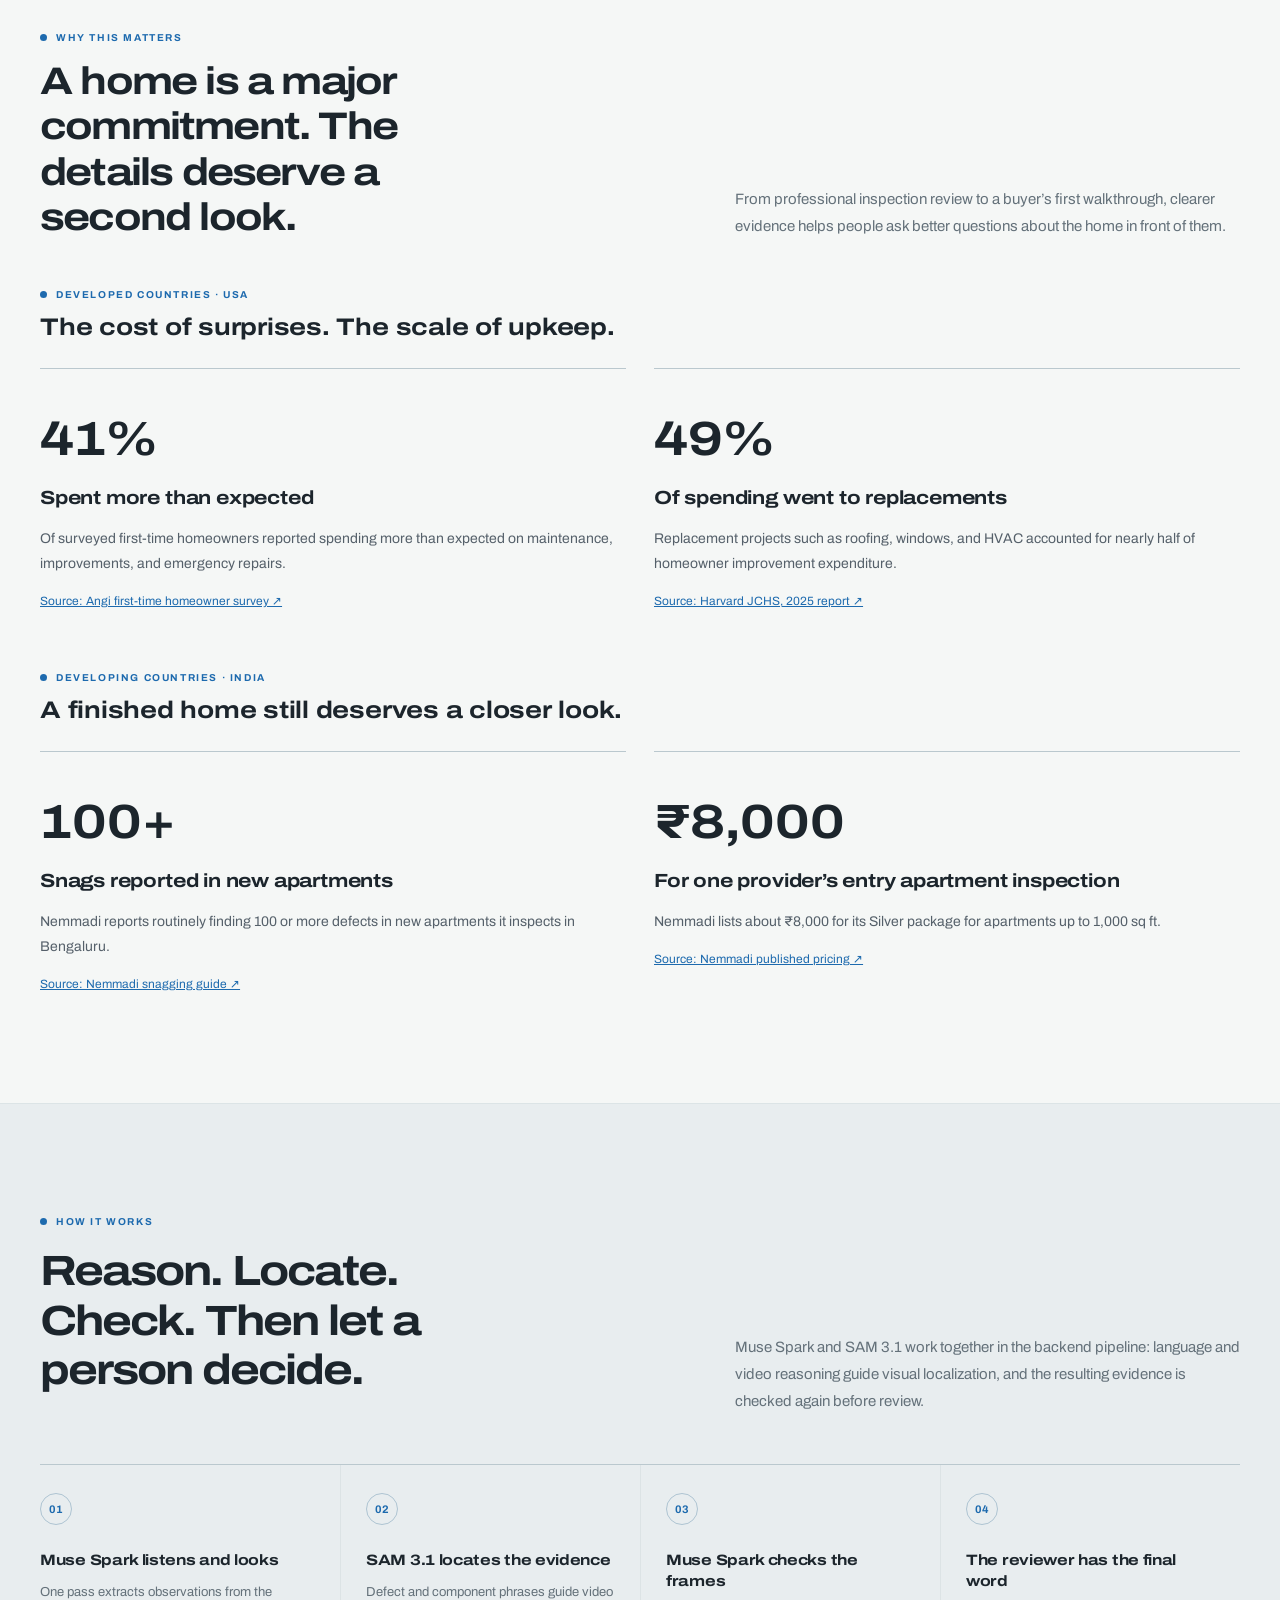
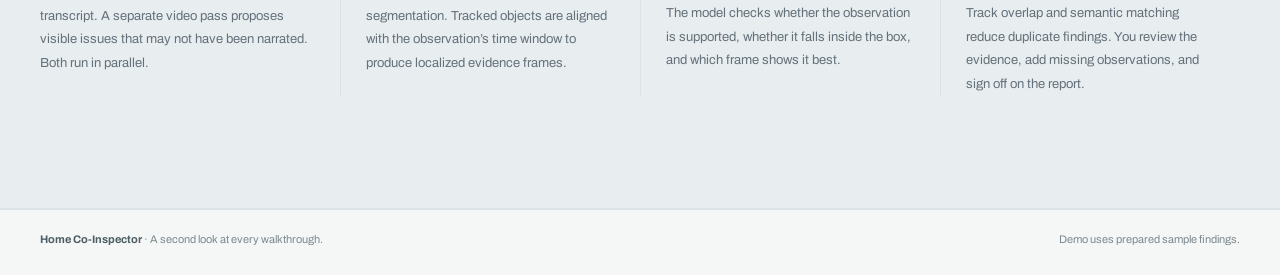
==== commit 8589c6c4: "Simplify landing navigation and demo calls to action" ====
--- a/web/about.html
+++ b/web/about.html
@@ -44,13 +44,13 @@
   <a class="skip" href="#content">Skip to content</a>
   <header class="wrap nav">
     <a class="brand" href="#top" aria-label="Home Co-Inspector home"><svg viewBox="0 0 34 30" aria-hidden="true"><path d="M3 14 13 6l10 8v12H3z" fill="none" stroke="#1c2328" stroke-width="2" stroke-linejoin="round"/><path d="m10 17 10-8 10 8v11H10z" fill="none" stroke="#1d6aae" stroke-width="2" stroke-dasharray="3.2 2.6" stroke-linejoin="round"/></svg><span>Home Co-Inspector</span></a>
-    <nav class="navlinks" aria-label="Page sections"><a href="#who">Who it’s for</a><a href="#impact">Impact</a><a href="#meta">Our AI</a></nav>
-    <a class="button" href="../demo/">Try the demo <span class="arrow" aria-hidden="true">↗</span></a>
+    <nav class="navlinks" aria-label="Page sections"><a href="#who">Who it’s for</a><a href="#impact">Why this matters</a><a href="#meta">How It Works</a></nav>
+    <a class="button" href="../demo/">Try the interactive demo <span class="arrow" aria-hidden="true">↗</span></a>
   </header>
   <main id="content">
     <div class="wrap" id="top">
       <section class="hero" aria-labelledby="hero-title">
-        <div><div class="eyebrow">A second pair of eyes for home inspectors</div><h1 id="hero-title">A closer look at <span class="accent">every walkthrough.</span></h1><p class="lead">Turn a narrated inspection video into organized findings. Spot details you may have missed, review the evidence, and create a report with confidence.</p><div class="actions"><a class="button" href="../demo/">Explore the interactive demo <span class="arrow" aria-hidden="true">→</span></a><a class="button outline" href="#meta">Explore the AI <span class="arrow" aria-hidden="true">↓</span></a></div><p class="hero-foot"><svg viewBox="0 0 24 24" aria-hidden="true"><path d="M12 3 20 6v6c0 5-8 9-8 9s-8-4-8-9V6z M8 12l3 3 5-5"/></svg>Your expertise leads. You make every final decision.</p></div>
+        <div><div class="eyebrow">A second pair of eyes for home inspectors</div><h1 id="hero-title">A closer look at <span class="accent">every walkthrough.</span></h1><p class="lead">Turn a narrated inspection video into organized findings. Spot details you may have missed, review the evidence, and create a report with confidence.</p><div class="actions"><a class="button" href="../demo/">Try the interactive demo <span class="arrow" aria-hidden="true">→</span></a></div><p class="hero-foot"><svg viewBox="0 0 24 24" aria-hidden="true"><path d="M12 3 20 6v6c0 5-8 9-8 9s-8-4-8-9V6z M8 12l3 3 5-5"/></svg>Your expertise leads. You make every final decision.</p></div>
         <div><div class="sample" aria-label="Illustration of a finding review"><div class="sample-head"><span class="dots" aria-hidden="true"><i></i><i></i><i></i></span>Finding review <span class="mark">SAMPLE WALKTHROUGH</span></div><div class="sample-body"><div class="frame"><img src="../demo/demo/evidence/spoken-1-f42.jpg" alt="Sample inspection evidence showing a door frame"><span class="frame-tag">EVIDENCE FRAME · 00:20</span></div><div class="sample-info"><span class="pill">NEEDS YOUR REVIEW</span><h3>Door frame</h3><p>A visible line at the upper corner of the frame, identified in the walkthrough.</p><div class="quote"><small>FROM THE INSPECTOR’S NARRATION</small><b>“cracks around the frame”</b></div><div class="sample-check">✦ &nbsp; Evidence linked to the finding</div></div></div><div class="sample-actions" aria-hidden="true"><span class="accept">✓ &nbsp; Accept</span><span>Edit</span><span>Reject</span><span class="spacer">YOU’RE IN CONTROL</span></div></div><p class="sample-caption"><b>A closer look,</b> with the evidence beside every finding.</p></div>
       </section>
       <div class="trust" aria-label="Key benefits"><div><svg viewBox="0 0 24 24" aria-hidden="true"><path d="m3 10 9-7 9 7M5 9v12h14V9M9 21v-8h6v8"/></svg> Built for inspection review</div><div><svg viewBox="0 0 24 24" aria-hidden="true"><path d="M3 5h12v14H3z m12 5 6-3v10l-6-3"/></svg> Findings linked to evidence</div><div><svg viewBox="0 0 24 24" aria-hidden="true"><path d="M12 3 20 6v6c0 5-8 9-8 9s-8-4-8-9V6z m-4 6 3 3 5-5"/></svg> Every finding reviewed by you</div></div>
@@ -66,7 +66,7 @@
       <div class="section-intro"><div><span class="eyebrow">Why this matters</span><h2 id="impact-title">A home is a major commitment. The details deserve a second look.</h2></div><p>From professional inspection review to a buyer’s first walkthrough, clearer evidence helps people ask better questions about the home in front of them.</p></div>
 <div class="impact-group" id="impact-us"><span class="eyebrow">Developed countries · USA</span><h3 class="impact-group-title">The cost of surprises. The scale of upkeep.</h3><div class="impact-stats"><article><strong>41%</strong><h3>Spent more than expected</h3><p>Of surveyed first-time homeowners reported spending more than expected on maintenance, improvements, and emergency repairs.</p><a href="https://www.angi.com/articles/homeownership-satisfaction-increases-over-time-despite-unexpected-costs.htm" target="_blank" rel="noopener noreferrer">Source: Angi first-time homeowner survey ↗</a></article><article><strong>49%</strong><h3>Of spending went to replacements</h3><p>Replacement projects such as roofing, windows, and HVAC accounted for nearly half of homeowner improvement expenditure.</p><a href="https://www.jchs.harvard.edu/press-releases/remodeling-soars-new-heights-industry-struggles-address-labor-shortages-and-urgent" target="_blank" rel="noopener noreferrer">Source: Harvard JCHS, 2025 report ↗</a></article></div></div><div class="impact-group" id="impact-india"><span class="eyebrow">Developing countries · India</span><h3 class="impact-group-title">A finished home still deserves a closer look.</h3><div class="impact-stats"><article><strong>100+</strong><h3>Snags reported in new apartments</h3><p>Nemmadi reports routinely finding 100 or more defects in new apartments it inspects in Bengaluru.</p><a href="https://nemmadi.in/what-is-snagging-a-new-flat-snag-list-guide-for-indian-homebuyers/" target="_blank" rel="noopener noreferrer">Source: Nemmadi snagging guide ↗</a></article><article><strong>₹8,000</strong><h3>For one provider’s entry apartment inspection</h3><p>Nemmadi lists about ₹8,000 for its Silver package for apartments up to 1,000 sq ft.</p><a href="https://nemmadi.in/home-inspection-cost-your-complete-guide-to-making-an-informed-investment/" target="_blank" rel="noopener noreferrer">Source: Nemmadi published pricing ↗</a></article></div></div></section>
     <section class="inspector section" id="meta" aria-labelledby="meta-title"><div class="wrap">
-      <div class="section-intro"><div><span class="eyebrow">Built with Meta AI</span><h2 id="meta-title">Reason. Locate. Check. Then let a person decide.</h2></div><p>Muse Spark and SAM 3.1 work together in the backend pipeline: language and video reasoning guide visual localization, and the resulting evidence is checked again before review.</p></div>
+      <div class="section-intro"><div><span class="eyebrow">How It Works</span><h2 id="meta-title">Reason. Locate. Check. Then let a person decide.</h2></div><p>Muse Spark and SAM 3.1 work together in the backend pipeline: language and video reasoning guide visual localization, and the resulting evidence is checked again before review.</p></div>
       <div class="steps">
         <article class="step"><span class="step-number">01</span><h3>Muse Spark listens and looks</h3><p>One pass extracts observations from the transcript. A separate video pass proposes visible issues that may not have been narrated. Both run in parallel.</p></article>
         <article class="step"><span class="step-number">02</span><h3>SAM 3.1 locates the evidence</h3><p>Defect and component phrases guide video segmentation. Tracked objects are aligned with the observation’s time window to produce localized evidence frames.</p></article>
@@ -74,7 +74,6 @@
         <article class="step"><span class="step-number">04</span><h3>The reviewer has the final word</h3><p>Track overlap and semantic matching reduce duplicate findings. You review the evidence, add missing observations, and sign off on the report.</p></article>
       </div>
     </div></section>
-    <div class="wrap last"><div class="last-inner"><div><span class="eyebrow">See it in action</span><h2>Every detail, considered.</h2><p>Explore the review process using a prepared sample walkthrough.</p></div><a class="button" href="../demo/">Try the interactive demo <span class="arrow" aria-hidden="true">→</span></a></div></div>
   </main>
   <footer class="footer"><div class="wrap"><span><strong>Home Co-Inspector</strong> · A second look at every walkthrough.</span><span>Demo uses prepared sample findings.</span></div></footer>
 </body>
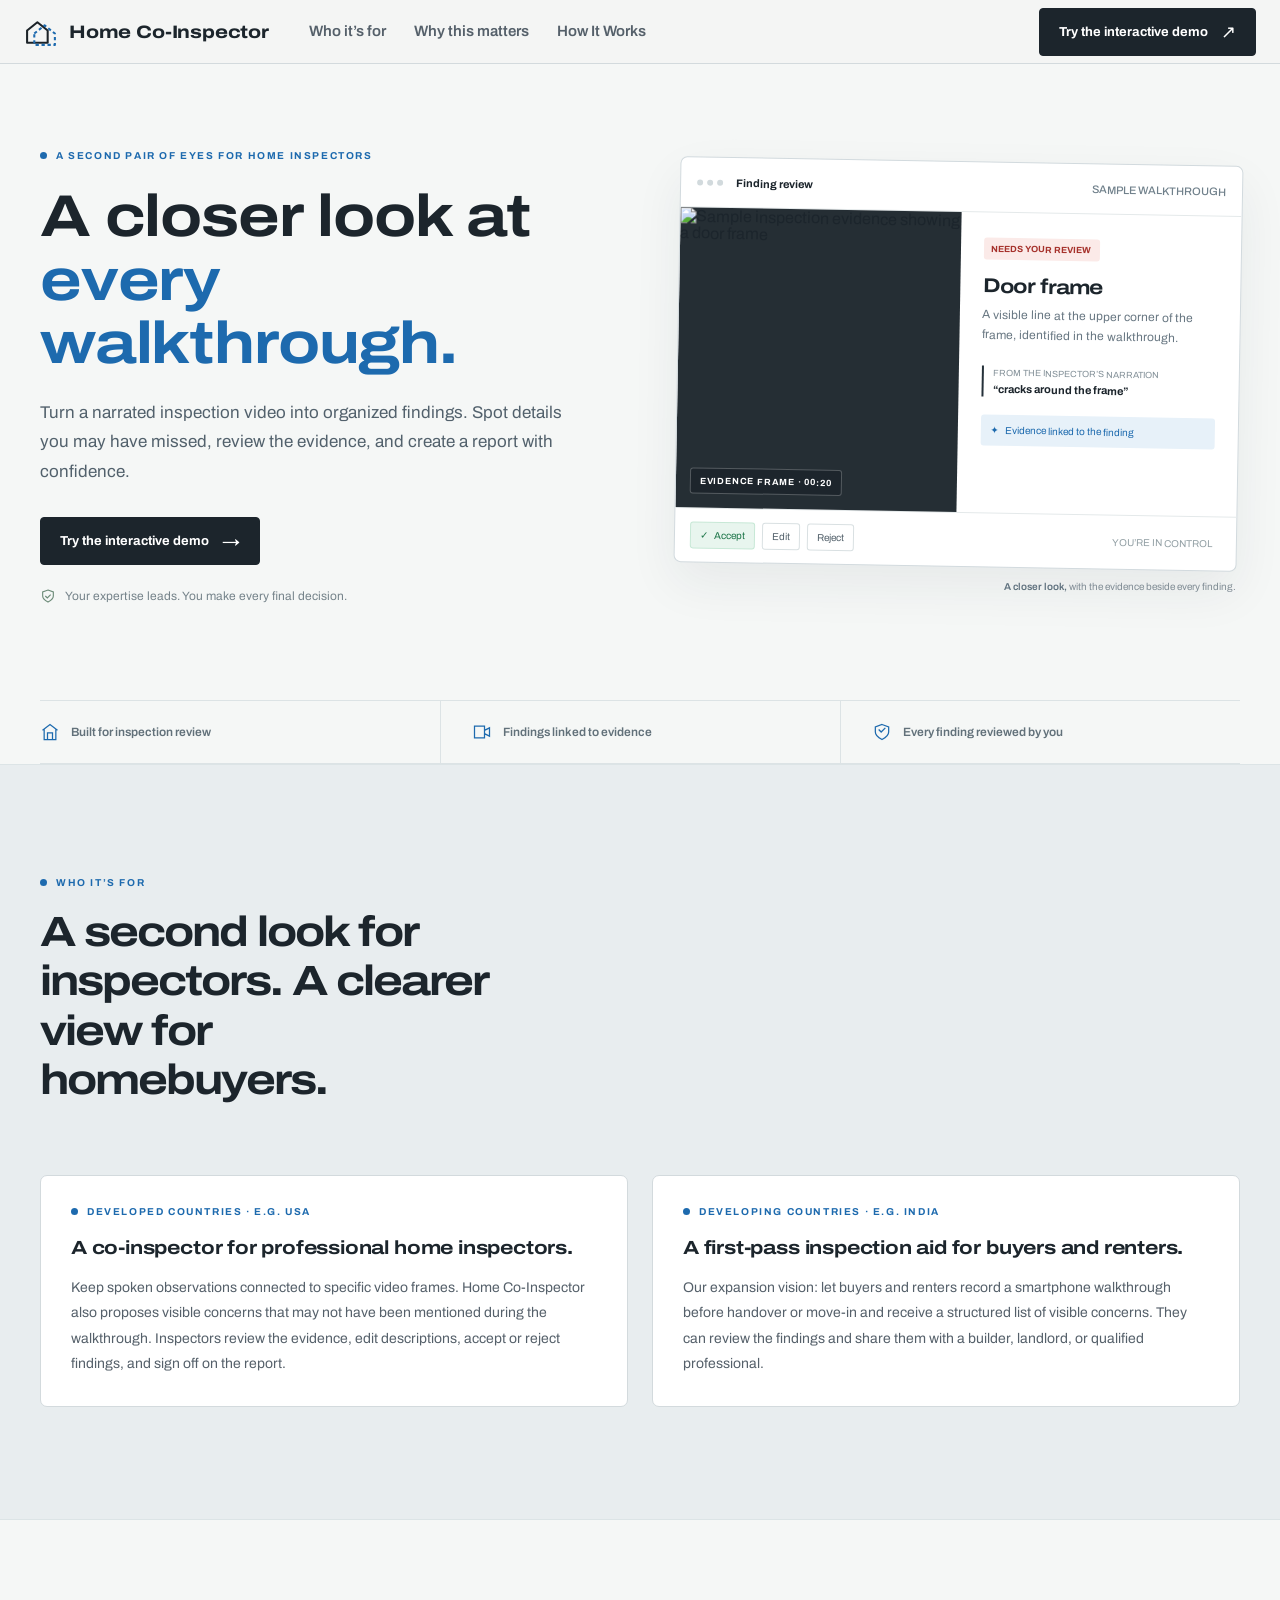
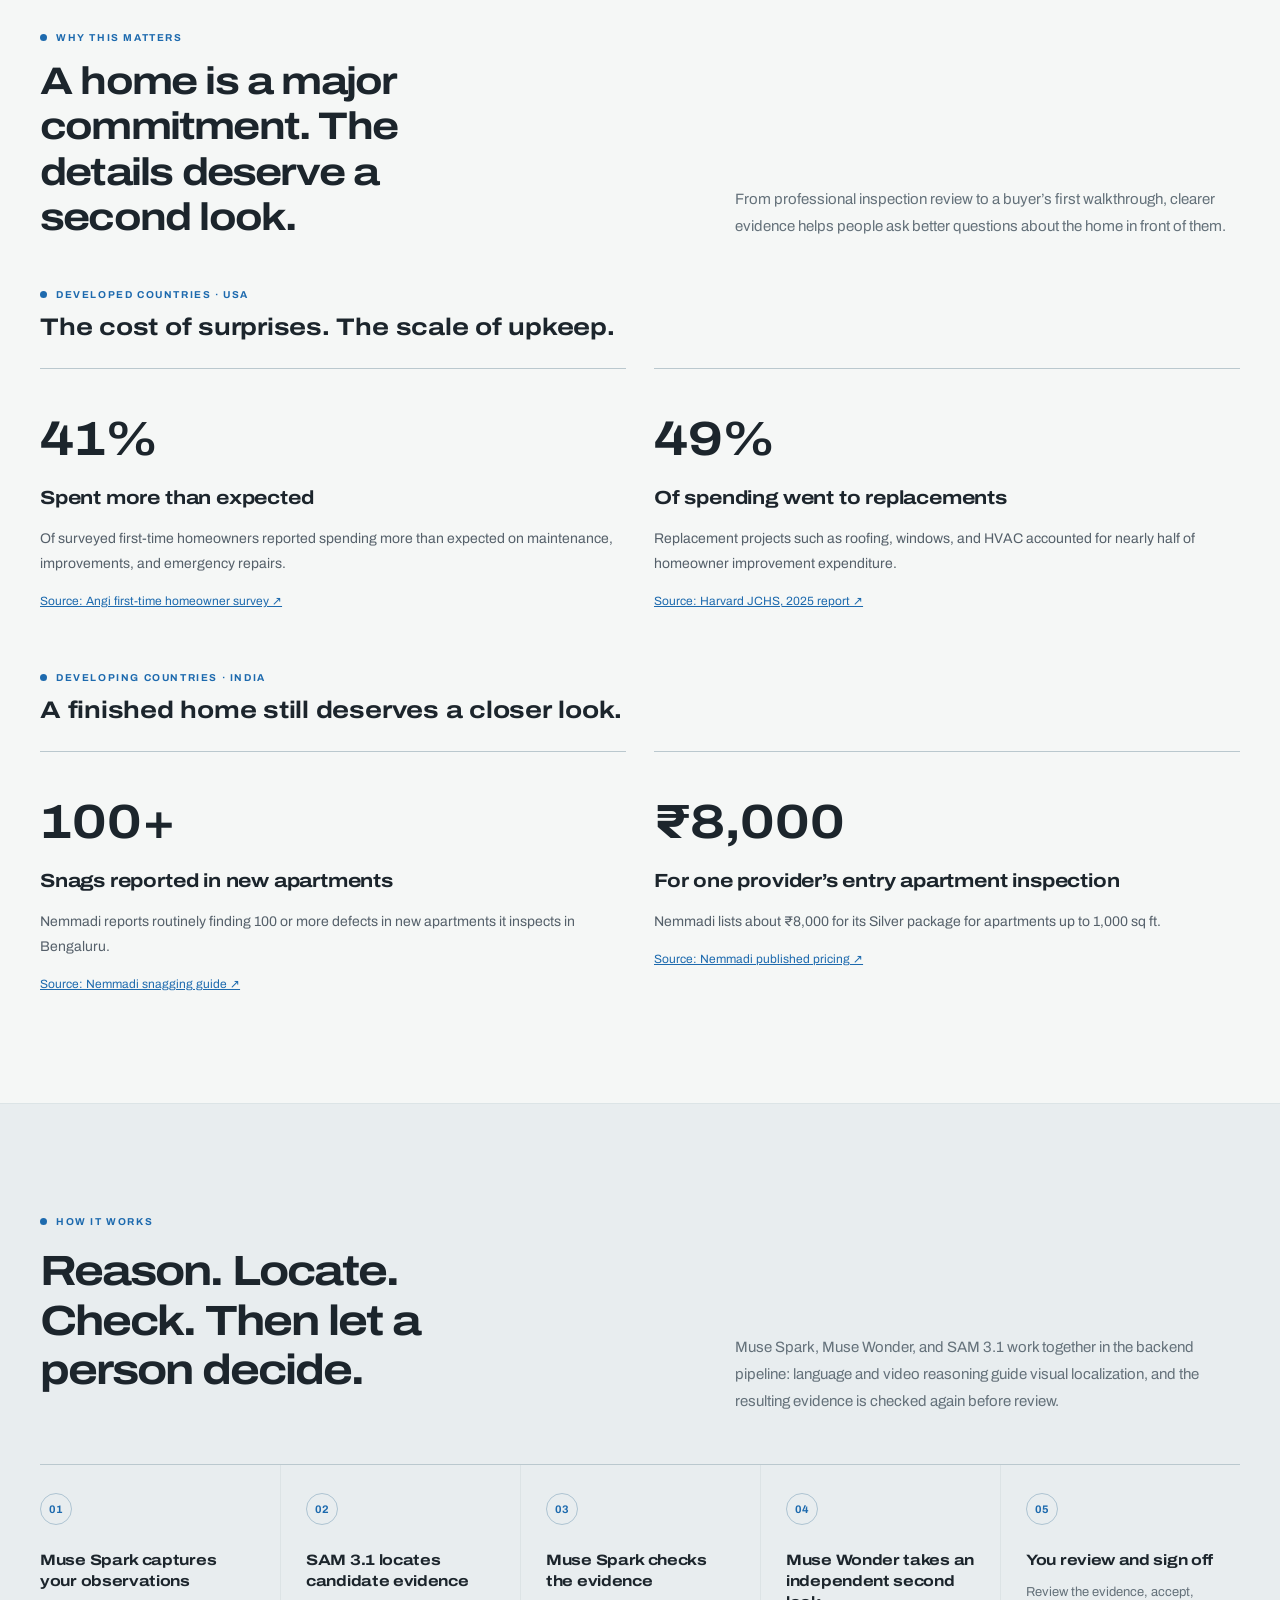
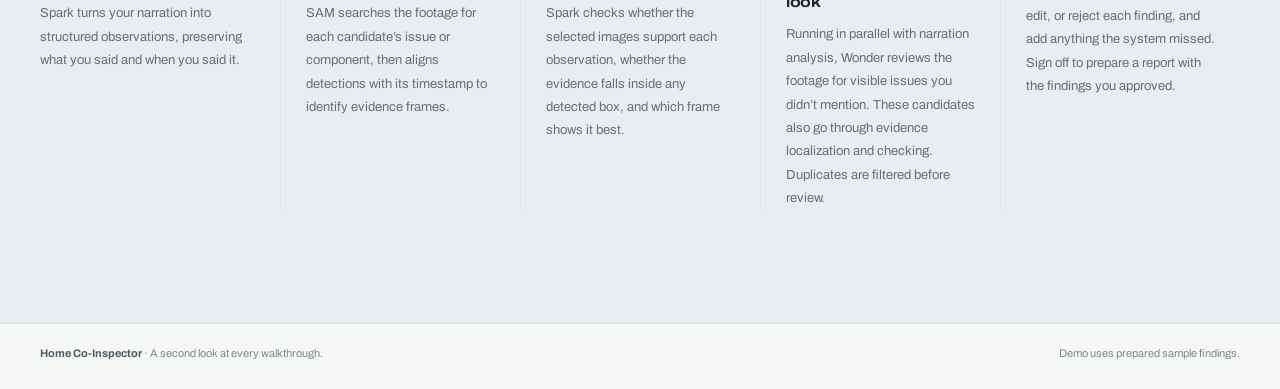
==== commit e62d6ab7: "Use Muse Wonder for independent inspection review" ====
--- a/web/about.html
+++ b/web/about.html
@@ -15,7 +15,7 @@
     .hero{display:grid;grid-template-columns:1fr 1fr;gap:74px;align-items:center;padding:86px 0 96px}.eyebrow{display:flex;align-items:center;gap:9px;color:var(--blue);font-weight:700;letter-spacing:1.6px;text-transform:uppercase;font-size:10px}.eyebrow:before{content:'';width:7px;height:7px;border-radius:50%;background:var(--blue)}h1,h2,h3,p{margin:0}h1,h2,h3{font-family:Archivo,system-ui,sans-serif}h1{font-size:clamp(44px,4.6vw,68px);font-weight:800;letter-spacing:-3.6px;line-height:1.08;margin:24px 0 22px;max-width:690px}.accent{color:var(--blue)}.lead{font-size:17px;line-height:1.75;color:#52616c;max-width:530px}.actions{display:flex;gap:12px;margin-top:30px;align-items:center;flex-wrap:wrap}.hero-foot{display:flex;gap:9px;align-items:center;color:#75838a;font-size:12px;margin-top:23px}.hero-foot svg{width:16px;height:16px;stroke:#6c8b78;fill:none;stroke-width:1.7;flex:none}
     .sample{background:white;border:1px solid #d2dade;border-radius:7px;box-shadow:0 20px 50px #1c2b3611;overflow:hidden;transform:rotate(1deg)}.sample-head{height:50px;display:flex;align-items:center;gap:8px;padding:0 16px;border-bottom:1px solid #e4e9ea;font-size:11px;font-weight:700}.sample-head .mark{margin-left:auto;color:#70808b;font-weight:500}.dots{display:flex;gap:4px;margin-right:5px}.dots i{width:6px;height:6px;background:#d2dadd;border-radius:50%}.sample-body{display:grid;grid-template-columns:1fr 1fr;min-height:300px}.frame{background:#252e34;position:relative;overflow:hidden}.frame img{width:100%;height:100%;position:absolute;inset:0;object-fit:cover;object-position:center 38%}.frame-tag{position:absolute;bottom:14px;left:14px;color:white;background:#1c252cdb;border:1px solid #ffffff3d;border-radius:3px;font-size:9px;letter-spacing:.8px;font-weight:700;padding:7px 9px}.sample-info{padding:25px 23px}.sample-info .pill{display:inline-block;font-size:9px;font-weight:700;color:#a6322c;background:#fbeae8;padding:6px 8px;border-radius:3px}.sample-info h3{font-size:20px;letter-spacing:-.7px;margin:15px 0 8px}.sample-info>p{font-size:12px;line-height:1.7;color:#687782}.quote{border-left:2px solid #25313a;margin-top:20px;padding:2px 0 2px 10px}.quote small{display:block;font-size:9px;color:#839098}.quote b{display:block;font-size:11px;margin-top:5px}.sample-check{font-size:10px;color:#1d6aae;background:#e7f1f9;padding:10px;margin-top:18px;border-radius:3px}.sample-actions{padding:13px 15px;border-top:1px solid #e4e9ea;display:flex;gap:7px;align-items:center}.sample-actions span{font-size:10px;border:1px solid #d9e0e2;border-radius:3px;padding:7px 9px;color:#53616b}.sample-actions .accept{background:#e8f5ee;color:#1b7447;border-color:#c7e8d6}.sample-actions .spacer{margin-left:auto;border:0;color:#93a0a5}.sample-caption{margin:14px 4px 0;text-align:right;color:#849098;font-size:10px}.sample-caption b{font-weight:600;color:#627481}
     .trust{border-top:1px solid var(--line);border-bottom:1px solid var(--line);display:grid;grid-template-columns:repeat(3,1fr)}.trust>div{padding:21px 0;display:flex;align-items:center;gap:11px;color:#62717a;font-size:12px;font-weight:600}.trust>div+div{border-left:1px solid var(--line);padding-left:31px}.trust svg{width:20px;height:20px;fill:none;stroke:var(--blue);stroke-width:1.5;flex:none}
-    .section{padding:112px 0}.section-intro{display:grid;grid-template-columns:.8fr 1.2fr;gap:40px;margin-bottom:49px;align-items:end}.section-intro h2{font-size:clamp(31px,3vw,44px);line-height:1.18;letter-spacing:-1.8px;margin-top:16px;max-width:430px}.section-intro p{font-size:15px;line-height:1.8;color:var(--muted);max-width:505px;justify-self:end}.steps{display:grid;grid-template-columns:repeat(4,1fr);border-top:1px solid #bac8ce}.step{padding:28px 24px 0 0}.step:not(:first-child){padding-left:25px;border-left:1px solid var(--line)}.step-number{display:flex;align-items:center;justify-content:center;height:32px;width:32px;border:1px solid #aec4d2;color:var(--blue);border-radius:50%;font-size:11px;font-weight:700;margin-bottom:25px}.step h3{font-size:15px;line-height:1.4;letter-spacing:-.3px;margin-bottom:10px}.step p{font-size:13px;line-height:1.8;color:var(--muted)}
+    .section{padding:112px 0}.section-intro{display:grid;grid-template-columns:.8fr 1.2fr;gap:40px;margin-bottom:49px;align-items:end}.section-intro h2{font-size:clamp(31px,3vw,44px);line-height:1.18;letter-spacing:-1.8px;margin-top:16px;max-width:430px}.section-intro p{font-size:15px;line-height:1.8;color:var(--muted);max-width:505px;justify-self:end}.steps{display:grid;grid-template-columns:repeat(5,minmax(0,1fr));border-top:1px solid #bac8ce}.step{padding:28px 24px 0 0}.step:not(:first-child){padding-left:25px;border-left:1px solid var(--line)}.step-number{display:flex;align-items:center;justify-content:center;height:32px;width:32px;border:1px solid #aec4d2;color:var(--blue);border-radius:50%;font-size:11px;font-weight:700;margin-bottom:25px}.step h3{font-size:15px;line-height:1.4;letter-spacing:-.3px;margin-bottom:10px}.step p{font-size:13px;line-height:1.8;color:var(--muted)}
     .inspector{background:#e8edef;border-top:1px solid #dce4e6;border-bottom:1px solid #dce4e6}.inspector-grid{display:grid;grid-template-columns:1fr 1fr;gap:90px;align-items:center}.inspector h2{font-size:clamp(32px,3.3vw,46px);line-height:1.17;letter-spacing:-2px;margin:20px 0;max-width:500px}.inspector .body{font-size:15px;line-height:1.85;color:#61717b;max-width:490px}.principles{background:#fff;border:1px solid #d7e0e3;border-radius:5px;padding:0 25px}.principle{padding:22px 0;display:flex;gap:16px;align-items:flex-start}.principle+.principle{border-top:1px solid #e6ebed}.principle .num{font-size:10px;color:#1d6aae;font-weight:700;margin-top:4px}.principle h3{font-size:14px;letter-spacing:-.2px;margin-bottom:6px}.principle p{font-size:12px;color:#75828a;line-height:1.65}
     .last{padding:95px 0}.last-inner{background:#1f2d36;color:white;border-radius:7px;padding:55px 60px;display:flex;align-items:center;justify-content:space-between;gap:30px}.last .eyebrow{color:#8abfe8}.last .eyebrow:before{background:#8abfe8}.last h2{font-size:37px;letter-spacing:-1.6px;margin-top:17px}.last p{color:#bfccd2;font-size:14px;margin-top:12px;line-height:1.7}.last .button{background:#fff;color:#1b2830;border-color:#fff;white-space:nowrap}.last .button:hover{background:#e7eef0}.footer{border-top:1px solid var(--line);padding:23px 0 30px;color:#7b8990;font-size:11px}.footer .wrap{display:flex;justify-content:space-between;gap:15px}.footer strong{color:#4d5d66;font-weight:700}
     @media(max-width:980px){.wrap{width:min(100% - 48px,1320px)}.hero{gap:35px;padding:65px 0 75px}h1{letter-spacing:-2.5px}.sample-body{min-height:270px}.sample-info{padding:20px 16px}.section{padding:80px 0}.inspector-grid{gap:45px}.nav{gap:20px}.navlinks{gap:18px}}
@@ -66,12 +66,13 @@
       <div class="section-intro"><div><span class="eyebrow">Why this matters</span><h2 id="impact-title">A home is a major commitment. The details deserve a second look.</h2></div><p>From professional inspection review to a buyer’s first walkthrough, clearer evidence helps people ask better questions about the home in front of them.</p></div>
 <div class="impact-group" id="impact-us"><span class="eyebrow">Developed countries · USA</span><h3 class="impact-group-title">The cost of surprises. The scale of upkeep.</h3><div class="impact-stats"><article><strong>41%</strong><h3>Spent more than expected</h3><p>Of surveyed first-time homeowners reported spending more than expected on maintenance, improvements, and emergency repairs.</p><a href="https://www.angi.com/articles/homeownership-satisfaction-increases-over-time-despite-unexpected-costs.htm" target="_blank" rel="noopener noreferrer">Source: Angi first-time homeowner survey ↗</a></article><article><strong>49%</strong><h3>Of spending went to replacements</h3><p>Replacement projects such as roofing, windows, and HVAC accounted for nearly half of homeowner improvement expenditure.</p><a href="https://www.jchs.harvard.edu/press-releases/remodeling-soars-new-heights-industry-struggles-address-labor-shortages-and-urgent" target="_blank" rel="noopener noreferrer">Source: Harvard JCHS, 2025 report ↗</a></article></div></div><div class="impact-group" id="impact-india"><span class="eyebrow">Developing countries · India</span><h3 class="impact-group-title">A finished home still deserves a closer look.</h3><div class="impact-stats"><article><strong>100+</strong><h3>Snags reported in new apartments</h3><p>Nemmadi reports routinely finding 100 or more defects in new apartments it inspects in Bengaluru.</p><a href="https://nemmadi.in/what-is-snagging-a-new-flat-snag-list-guide-for-indian-homebuyers/" target="_blank" rel="noopener noreferrer">Source: Nemmadi snagging guide ↗</a></article><article><strong>₹8,000</strong><h3>For one provider’s entry apartment inspection</h3><p>Nemmadi lists about ₹8,000 for its Silver package for apartments up to 1,000 sq ft.</p><a href="https://nemmadi.in/home-inspection-cost-your-complete-guide-to-making-an-informed-investment/" target="_blank" rel="noopener noreferrer">Source: Nemmadi published pricing ↗</a></article></div></div></section>
     <section class="inspector section" id="meta" aria-labelledby="meta-title"><div class="wrap">
-      <div class="section-intro"><div><span class="eyebrow">How It Works</span><h2 id="meta-title">Reason. Locate. Check. Then let a person decide.</h2></div><p>Muse Spark and SAM 3.1 work together in the backend pipeline: language and video reasoning guide visual localization, and the resulting evidence is checked again before review.</p></div>
+      <div class="section-intro"><div><span class="eyebrow">How It Works</span><h2 id="meta-title">Reason. Locate. Check. Then let a person decide.</h2></div><p>Muse Spark, Muse Wonder, and SAM 3.1 work together in the backend pipeline: language and video reasoning guide visual localization, and the resulting evidence is checked again before review.</p></div>
       <div class="steps">
-        <article class="step"><span class="step-number">01</span><h3>Muse Spark listens and looks</h3><p>One pass extracts observations from the transcript. A separate video pass proposes visible issues that may not have been narrated. Both run in parallel.</p></article>
-        <article class="step"><span class="step-number">02</span><h3>SAM 3.1 locates the evidence</h3><p>Defect and component phrases guide video segmentation. Tracked objects are aligned with the observation’s time window to produce localized evidence frames.</p></article>
-        <article class="step"><span class="step-number">03</span><h3>Muse Spark checks the frames</h3><p>The model checks whether the observation is supported, whether it falls inside the box, and which frame shows it best.</p></article>
-        <article class="step"><span class="step-number">04</span><h3>The reviewer has the final word</h3><p>Track overlap and semantic matching reduce duplicate findings. You review the evidence, add missing observations, and sign off on the report.</p></article>
+        <article class="step"><span class="step-number">01</span><h3>Muse Spark captures your observations</h3><p>Spark turns your narration into structured observations, preserving what you said and when you said it.</p></article>
+        <article class="step"><span class="step-number">02</span><h3>SAM 3.1 locates candidate evidence</h3><p>SAM searches the footage for each candidate’s issue or component, then aligns detections with its timestamp to identify evidence frames.</p></article>
+        <article class="step"><span class="step-number">03</span><h3>Muse Spark checks the evidence</h3><p>Spark checks whether the selected images support each observation, whether the evidence falls inside any detected box, and which frame shows it best.</p></article>
+        <article class="step"><span class="step-number">04</span><h3>Muse Wonder takes an independent second look</h3><p>Running in parallel with narration analysis, Wonder reviews the footage for visible issues you didn’t mention. These candidates also go through evidence localization and checking. Duplicates are filtered before review.</p></article>
+        <article class="step"><span class="step-number">05</span><h3>You review and sign off</h3><p>Review the evidence, accept, edit, or reject each finding, and add anything the system missed. Sign off to prepare a report with the findings you approved.</p></article>
       </div>
     </div></section>
   </main>
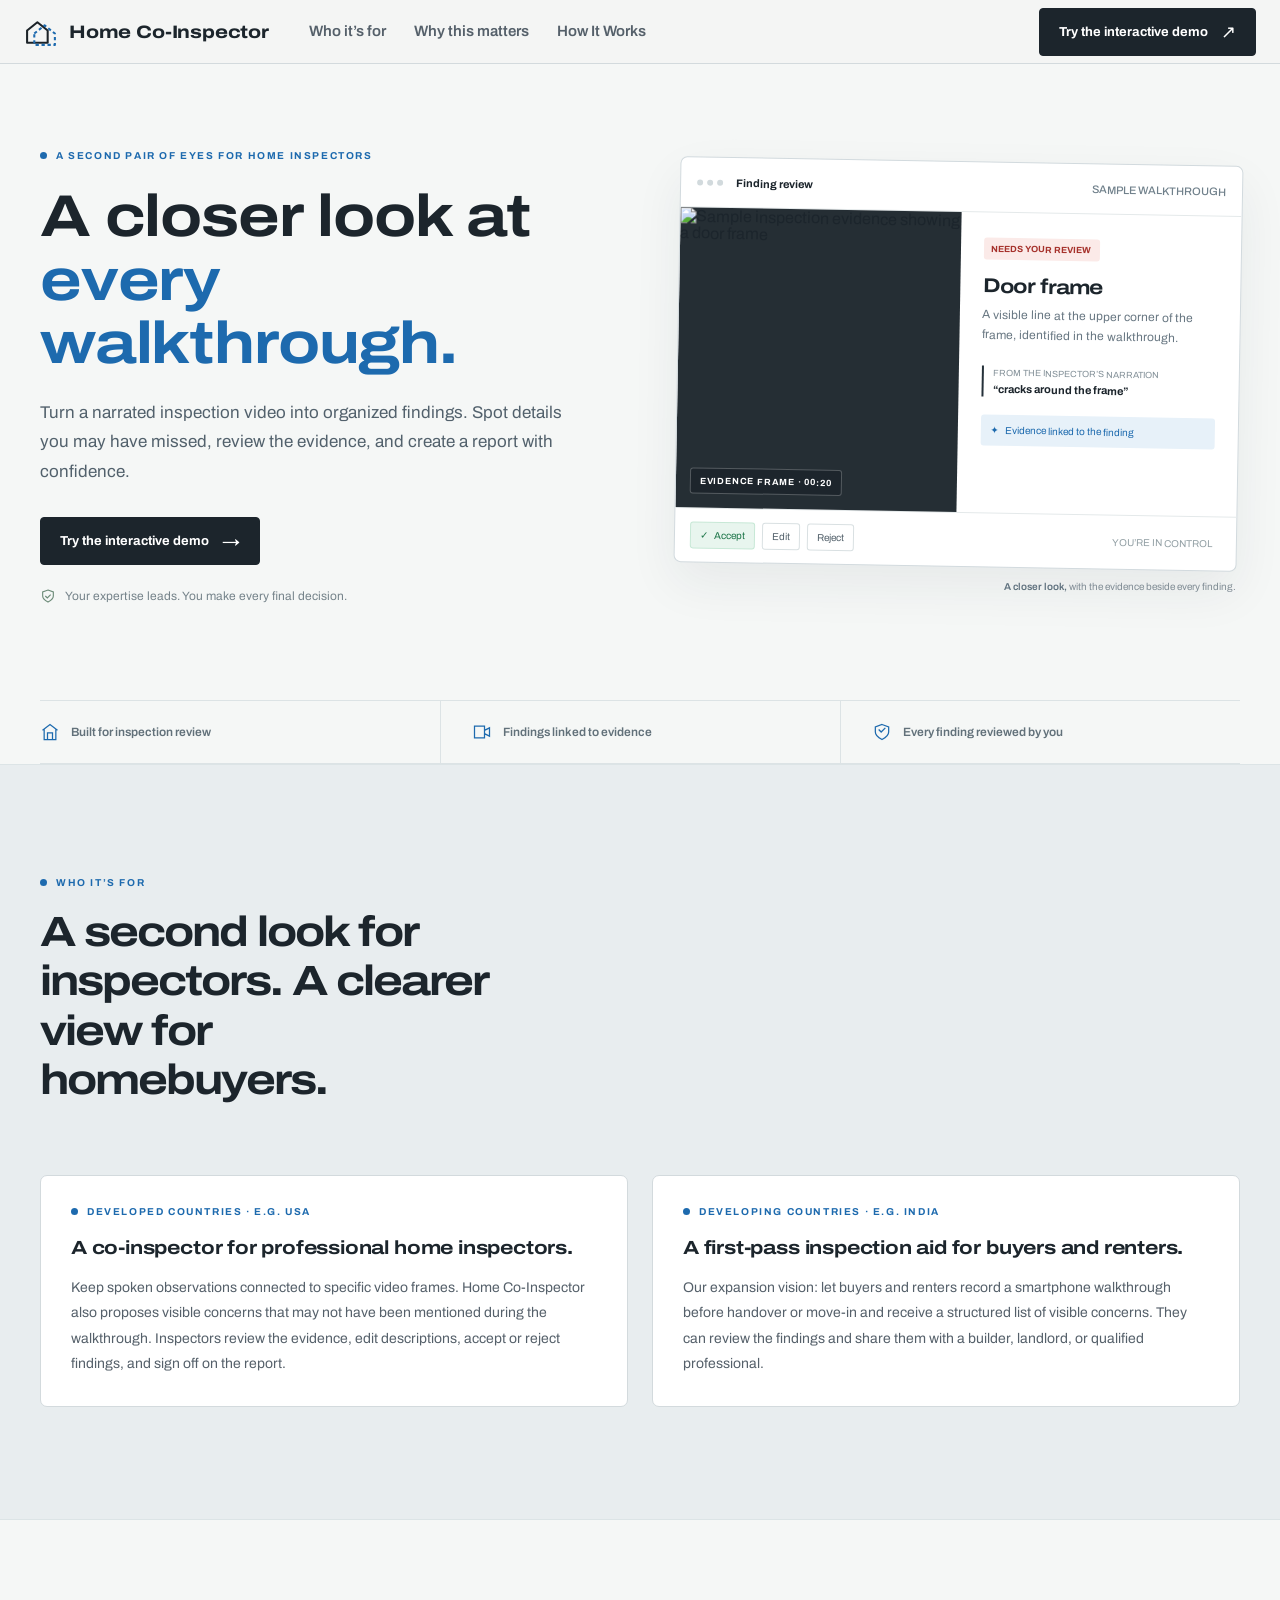
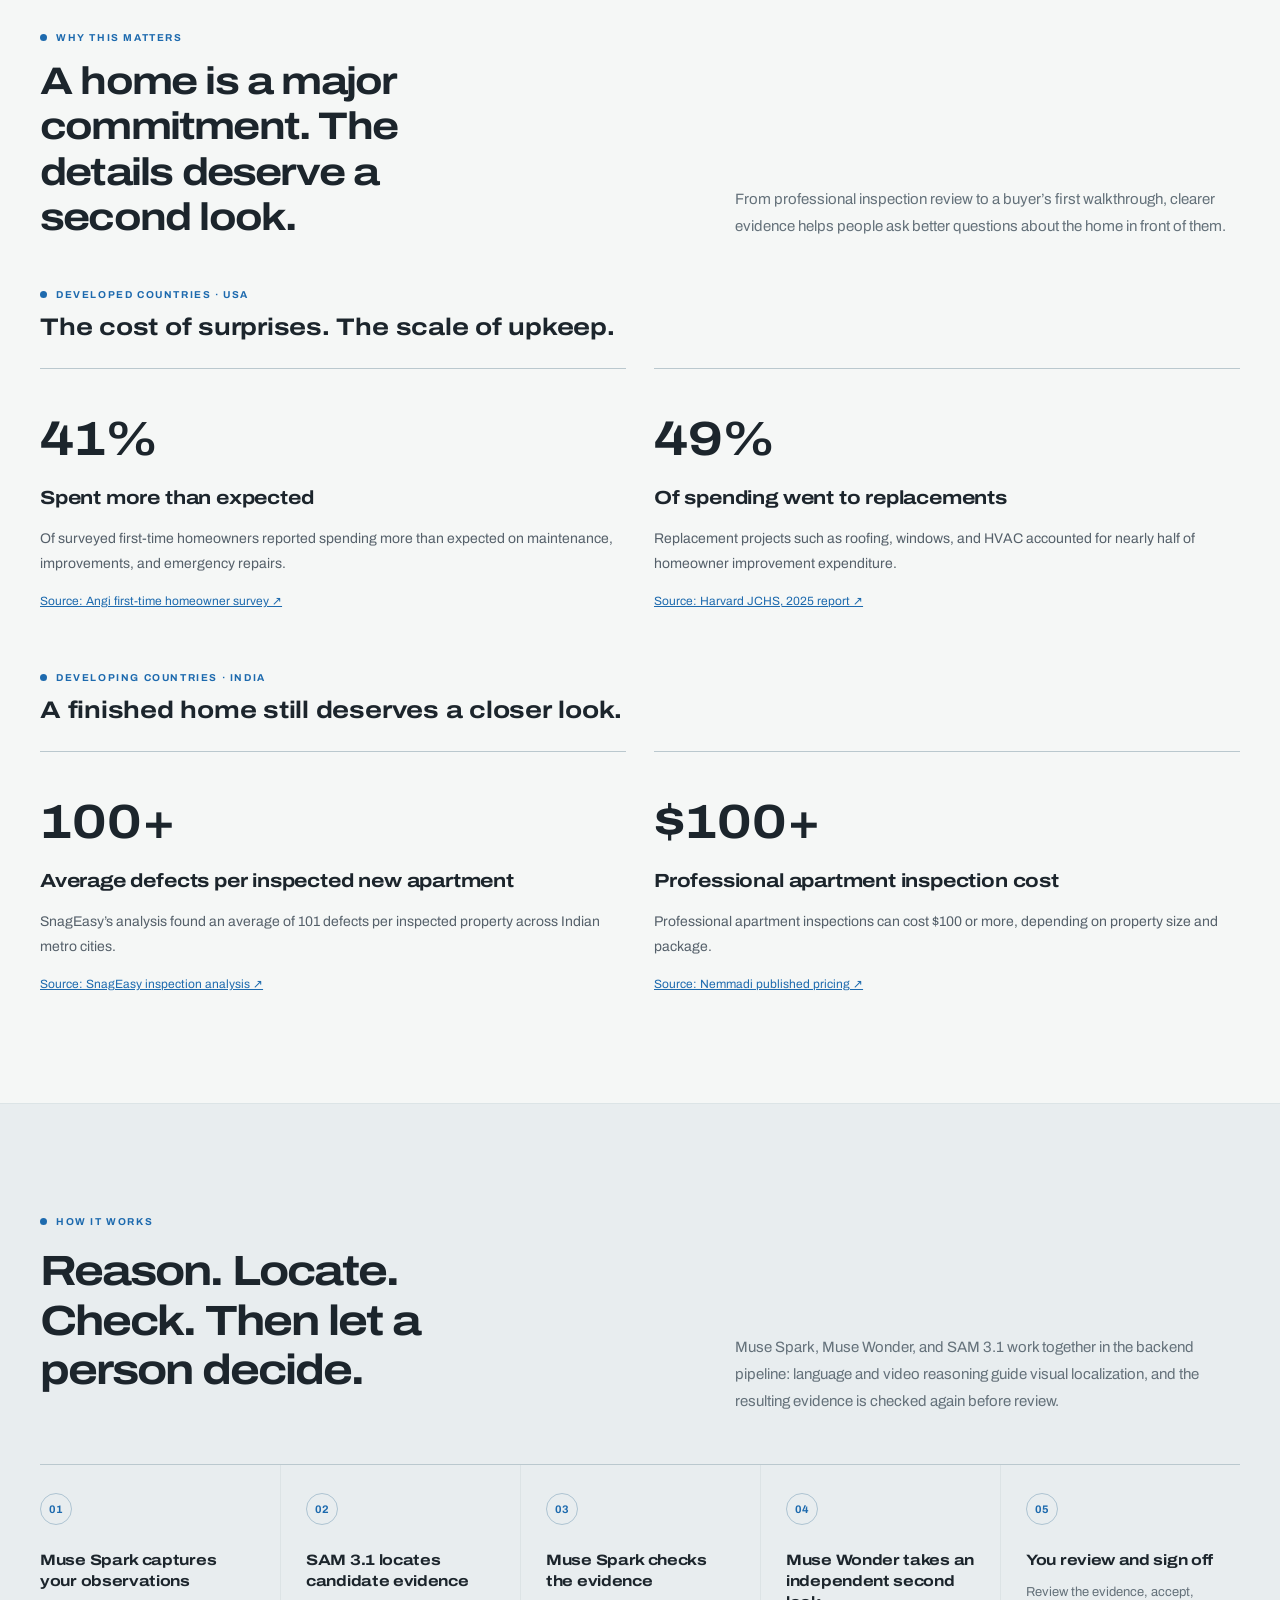
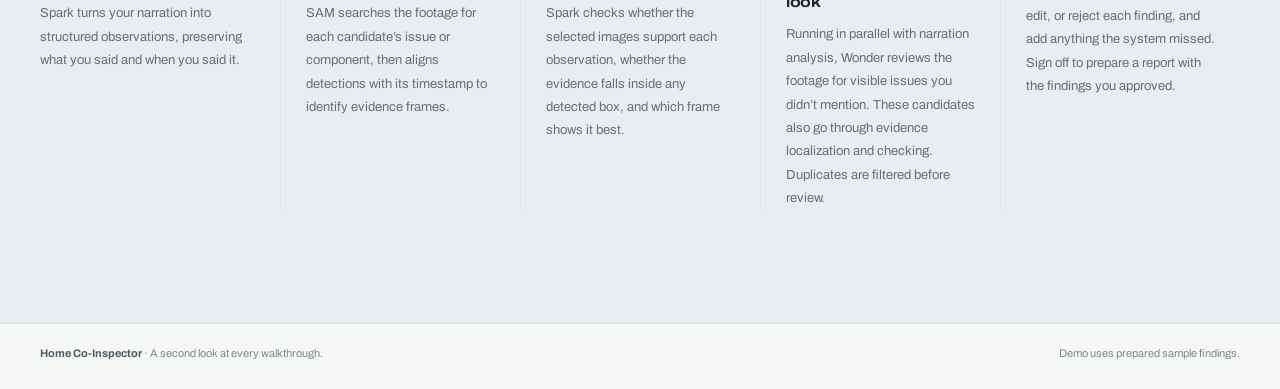
==== commit 2c6e3b52: "Update India impact statistics and dollar pricing" ====
--- a/web/about.html
+++ b/web/about.html
@@ -64,7 +64,7 @@
       </div></div></section>
     <section class="wrap section" id="impact" aria-labelledby="impact-title">
       <div class="section-intro"><div><span class="eyebrow">Why this matters</span><h2 id="impact-title">A home is a major commitment. The details deserve a second look.</h2></div><p>From professional inspection review to a buyer’s first walkthrough, clearer evidence helps people ask better questions about the home in front of them.</p></div>
-<div class="impact-group" id="impact-us"><span class="eyebrow">Developed countries · USA</span><h3 class="impact-group-title">The cost of surprises. The scale of upkeep.</h3><div class="impact-stats"><article><strong>41%</strong><h3>Spent more than expected</h3><p>Of surveyed first-time homeowners reported spending more than expected on maintenance, improvements, and emergency repairs.</p><a href="https://www.angi.com/articles/homeownership-satisfaction-increases-over-time-despite-unexpected-costs.htm" target="_blank" rel="noopener noreferrer">Source: Angi first-time homeowner survey ↗</a></article><article><strong>49%</strong><h3>Of spending went to replacements</h3><p>Replacement projects such as roofing, windows, and HVAC accounted for nearly half of homeowner improvement expenditure.</p><a href="https://www.jchs.harvard.edu/press-releases/remodeling-soars-new-heights-industry-struggles-address-labor-shortages-and-urgent" target="_blank" rel="noopener noreferrer">Source: Harvard JCHS, 2025 report ↗</a></article></div></div><div class="impact-group" id="impact-india"><span class="eyebrow">Developing countries · India</span><h3 class="impact-group-title">A finished home still deserves a closer look.</h3><div class="impact-stats"><article><strong>100+</strong><h3>Snags reported in new apartments</h3><p>Nemmadi reports routinely finding 100 or more defects in new apartments it inspects in Bengaluru.</p><a href="https://nemmadi.in/what-is-snagging-a-new-flat-snag-list-guide-for-indian-homebuyers/" target="_blank" rel="noopener noreferrer">Source: Nemmadi snagging guide ↗</a></article><article><strong>₹8,000</strong><h3>For one provider’s entry apartment inspection</h3><p>Nemmadi lists about ₹8,000 for its Silver package for apartments up to 1,000 sq ft.</p><a href="https://nemmadi.in/home-inspection-cost-your-complete-guide-to-making-an-informed-investment/" target="_blank" rel="noopener noreferrer">Source: Nemmadi published pricing ↗</a></article></div></div></section>
+<div class="impact-group" id="impact-us"><span class="eyebrow">Developed countries · USA</span><h3 class="impact-group-title">The cost of surprises. The scale of upkeep.</h3><div class="impact-stats"><article><strong>41%</strong><h3>Spent more than expected</h3><p>Of surveyed first-time homeowners reported spending more than expected on maintenance, improvements, and emergency repairs.</p><a href="https://www.angi.com/articles/homeownership-satisfaction-increases-over-time-despite-unexpected-costs.htm" target="_blank" rel="noopener noreferrer">Source: Angi first-time homeowner survey ↗</a></article><article><strong>49%</strong><h3>Of spending went to replacements</h3><p>Replacement projects such as roofing, windows, and HVAC accounted for nearly half of homeowner improvement expenditure.</p><a href="https://www.jchs.harvard.edu/press-releases/remodeling-soars-new-heights-industry-struggles-address-labor-shortages-and-urgent" target="_blank" rel="noopener noreferrer">Source: Harvard JCHS, 2025 report ↗</a></article></div></div><div class="impact-group" id="impact-india"><span class="eyebrow">Developing countries · India</span><h3 class="impact-group-title">A finished home still deserves a closer look.</h3><div class="impact-stats"><article><strong>100+</strong><h3>Average defects per inspected new apartment</h3><p>SnagEasy’s analysis found an average of 101 defects per inspected property across Indian metro cities.</p><a href="https://www.snageasy.in/blog/why-home-inspection-needed-new-flat-defects" target="_blank" rel="noopener noreferrer">Source: SnagEasy inspection analysis ↗</a></article><article><strong>$100+</strong><h3>Professional apartment inspection cost</h3><p>Professional apartment inspections can cost $100 or more, depending on property size and package.</p><a href="https://nemmadi.in/home-inspection-cost-your-complete-guide-to-making-an-informed-investment/" target="_blank" rel="noopener noreferrer">Source: Nemmadi published pricing ↗</a></article></div></div></section>
     <section class="inspector section" id="meta" aria-labelledby="meta-title"><div class="wrap">
       <div class="section-intro"><div><span class="eyebrow">How It Works</span><h2 id="meta-title">Reason. Locate. Check. Then let a person decide.</h2></div><p>Muse Spark, Muse Wonder, and SAM 3.1 work together in the backend pipeline: language and video reasoning guide visual localization, and the resulting evidence is checked again before review.</p></div>
       <div class="steps">
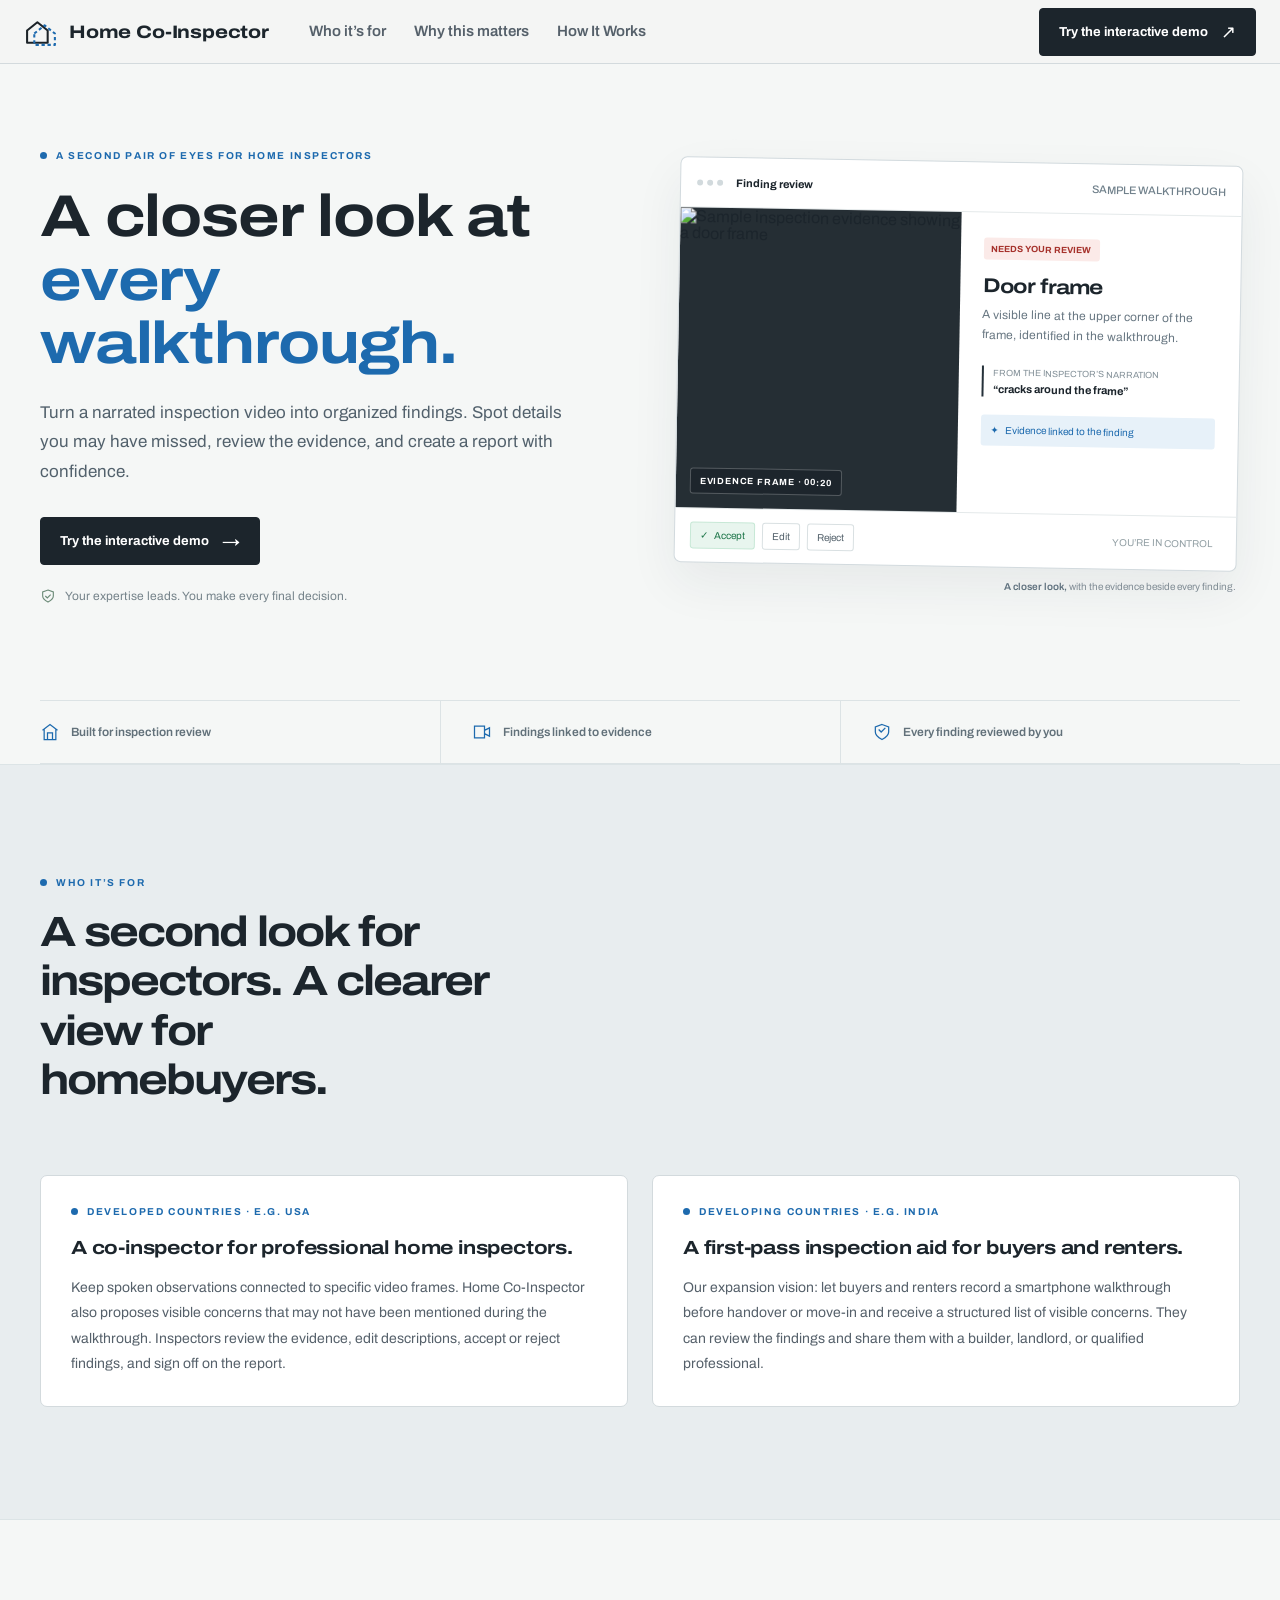
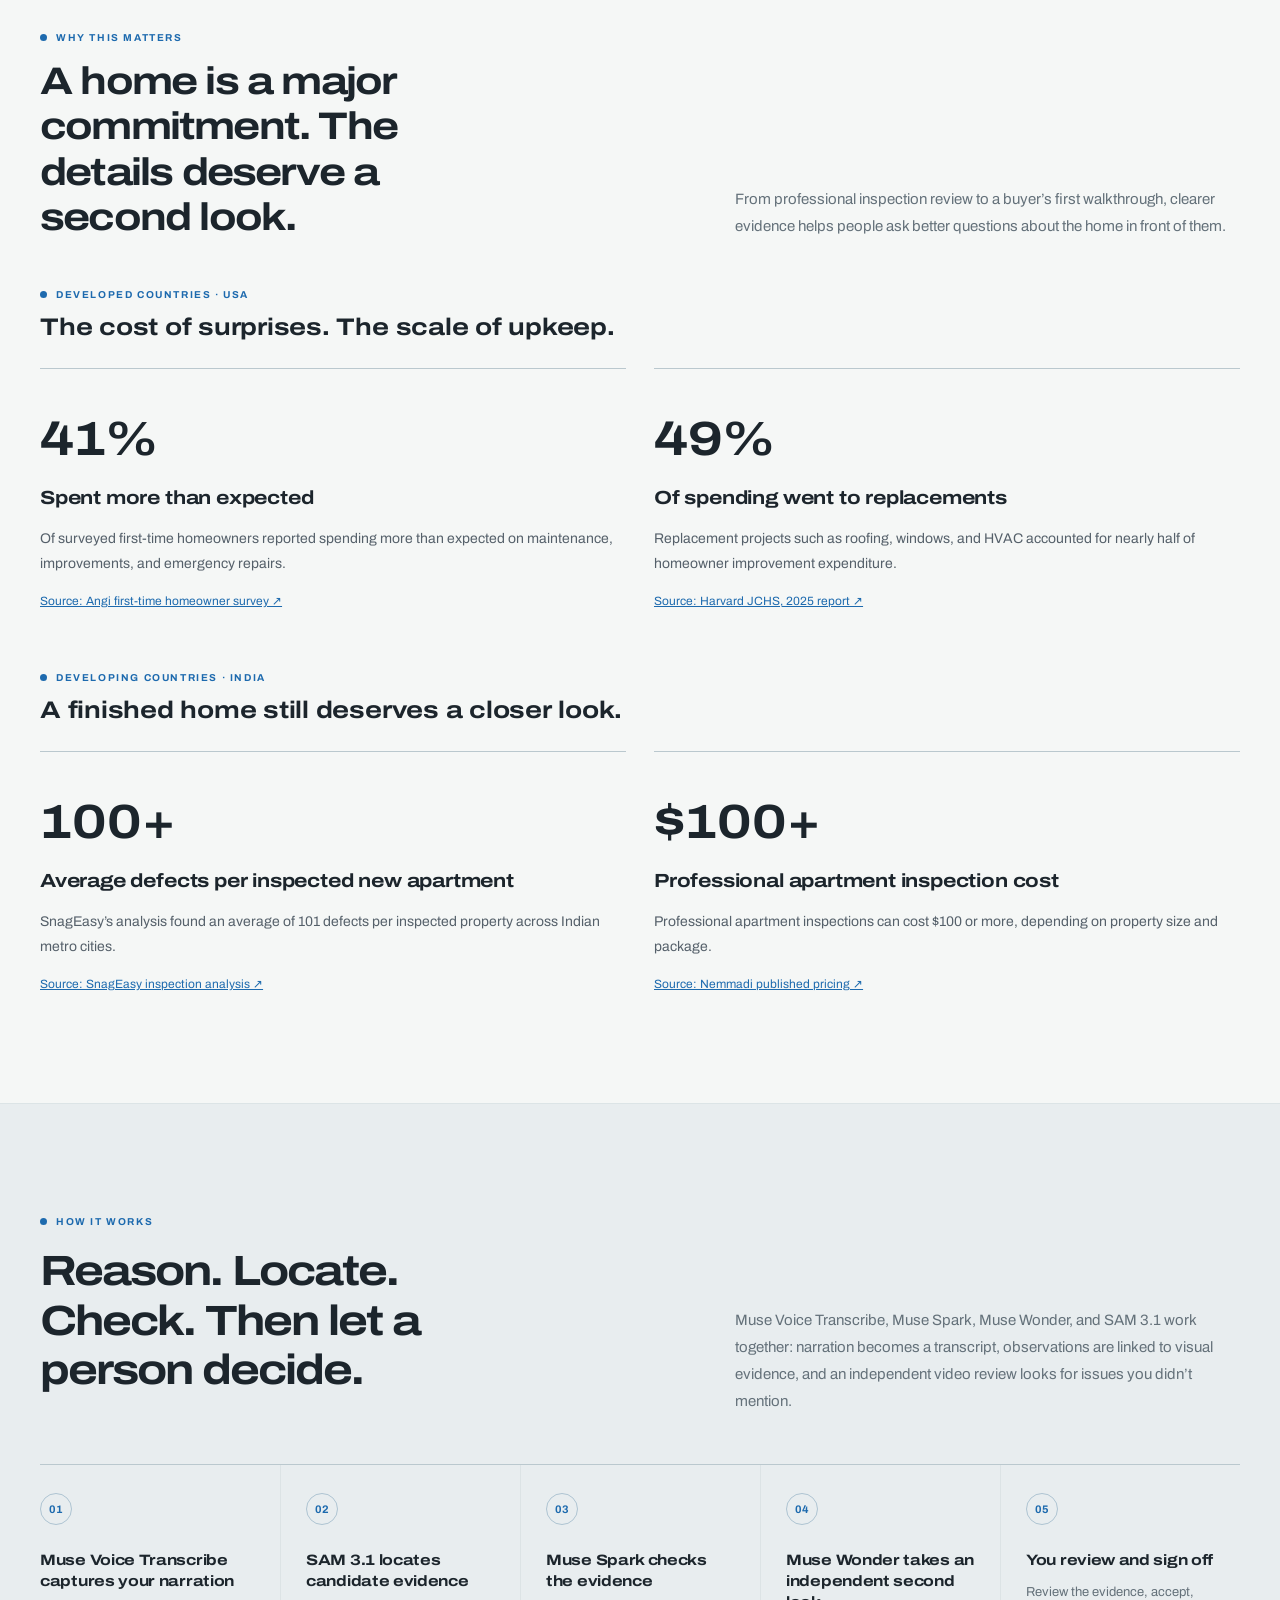
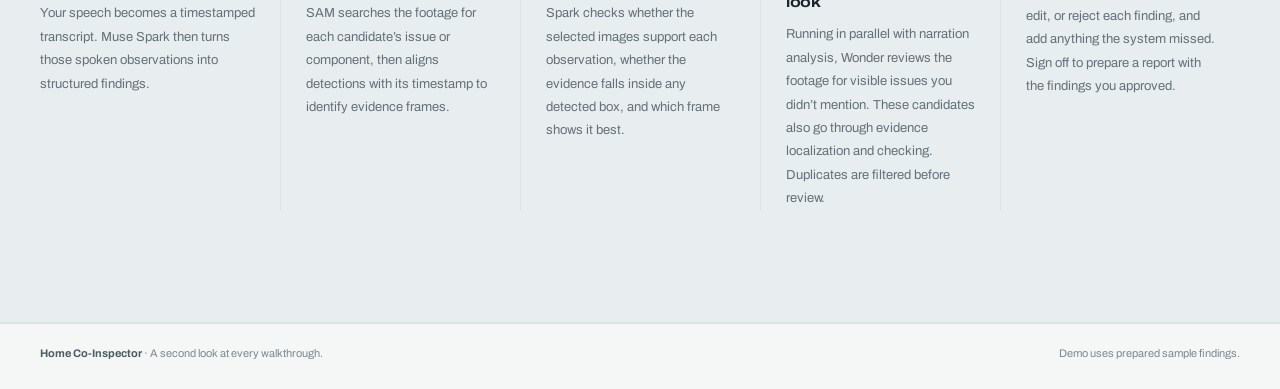
==== commit 4f7b3f80: "Include Muse Voice Transcribe in product workflow" ====
--- a/web/about.html
+++ b/web/about.html
@@ -66,9 +66,9 @@
       <div class="section-intro"><div><span class="eyebrow">Why this matters</span><h2 id="impact-title">A home is a major commitment. The details deserve a second look.</h2></div><p>From professional inspection review to a buyer’s first walkthrough, clearer evidence helps people ask better questions about the home in front of them.</p></div>
 <div class="impact-group" id="impact-us"><span class="eyebrow">Developed countries · USA</span><h3 class="impact-group-title">The cost of surprises. The scale of upkeep.</h3><div class="impact-stats"><article><strong>41%</strong><h3>Spent more than expected</h3><p>Of surveyed first-time homeowners reported spending more than expected on maintenance, improvements, and emergency repairs.</p><a href="https://www.angi.com/articles/homeownership-satisfaction-increases-over-time-despite-unexpected-costs.htm" target="_blank" rel="noopener noreferrer">Source: Angi first-time homeowner survey ↗</a></article><article><strong>49%</strong><h3>Of spending went to replacements</h3><p>Replacement projects such as roofing, windows, and HVAC accounted for nearly half of homeowner improvement expenditure.</p><a href="https://www.jchs.harvard.edu/press-releases/remodeling-soars-new-heights-industry-struggles-address-labor-shortages-and-urgent" target="_blank" rel="noopener noreferrer">Source: Harvard JCHS, 2025 report ↗</a></article></div></div><div class="impact-group" id="impact-india"><span class="eyebrow">Developing countries · India</span><h3 class="impact-group-title">A finished home still deserves a closer look.</h3><div class="impact-stats"><article><strong>100+</strong><h3>Average defects per inspected new apartment</h3><p>SnagEasy’s analysis found an average of 101 defects per inspected property across Indian metro cities.</p><a href="https://www.snageasy.in/blog/why-home-inspection-needed-new-flat-defects" target="_blank" rel="noopener noreferrer">Source: SnagEasy inspection analysis ↗</a></article><article><strong>$100+</strong><h3>Professional apartment inspection cost</h3><p>Professional apartment inspections can cost $100 or more, depending on property size and package.</p><a href="https://nemmadi.in/home-inspection-cost-your-complete-guide-to-making-an-informed-investment/" target="_blank" rel="noopener noreferrer">Source: Nemmadi published pricing ↗</a></article></div></div></section>
     <section class="inspector section" id="meta" aria-labelledby="meta-title"><div class="wrap">
-      <div class="section-intro"><div><span class="eyebrow">How It Works</span><h2 id="meta-title">Reason. Locate. Check. Then let a person decide.</h2></div><p>Muse Spark, Muse Wonder, and SAM 3.1 work together in the backend pipeline: language and video reasoning guide visual localization, and the resulting evidence is checked again before review.</p></div>
+      <div class="section-intro"><div><span class="eyebrow">How It Works</span><h2 id="meta-title">Reason. Locate. Check. Then let a person decide.</h2></div><p>Muse Voice Transcribe, Muse Spark, Muse Wonder, and SAM 3.1 work together: narration becomes a transcript, observations are linked to visual evidence, and an independent video review looks for issues you didn’t mention.</p></div>
       <div class="steps">
-        <article class="step"><span class="step-number">01</span><h3>Muse Spark captures your observations</h3><p>Spark turns your narration into structured observations, preserving what you said and when you said it.</p></article>
+        <article class="step"><span class="step-number">01</span><h3>Muse Voice Transcribe captures your narration</h3><p>Your speech becomes a timestamped transcript. Muse Spark then turns those spoken observations into structured findings.</p></article>
         <article class="step"><span class="step-number">02</span><h3>SAM 3.1 locates candidate evidence</h3><p>SAM searches the footage for each candidate’s issue or component, then aligns detections with its timestamp to identify evidence frames.</p></article>
         <article class="step"><span class="step-number">03</span><h3>Muse Spark checks the evidence</h3><p>Spark checks whether the selected images support each observation, whether the evidence falls inside any detected box, and which frame shows it best.</p></article>
         <article class="step"><span class="step-number">04</span><h3>Muse Wonder takes an independent second look</h3><p>Running in parallel with narration analysis, Wonder reviews the footage for visible issues you didn’t mention. These candidates also go through evidence localization and checking. Duplicates are filtered before review.</p></article>
